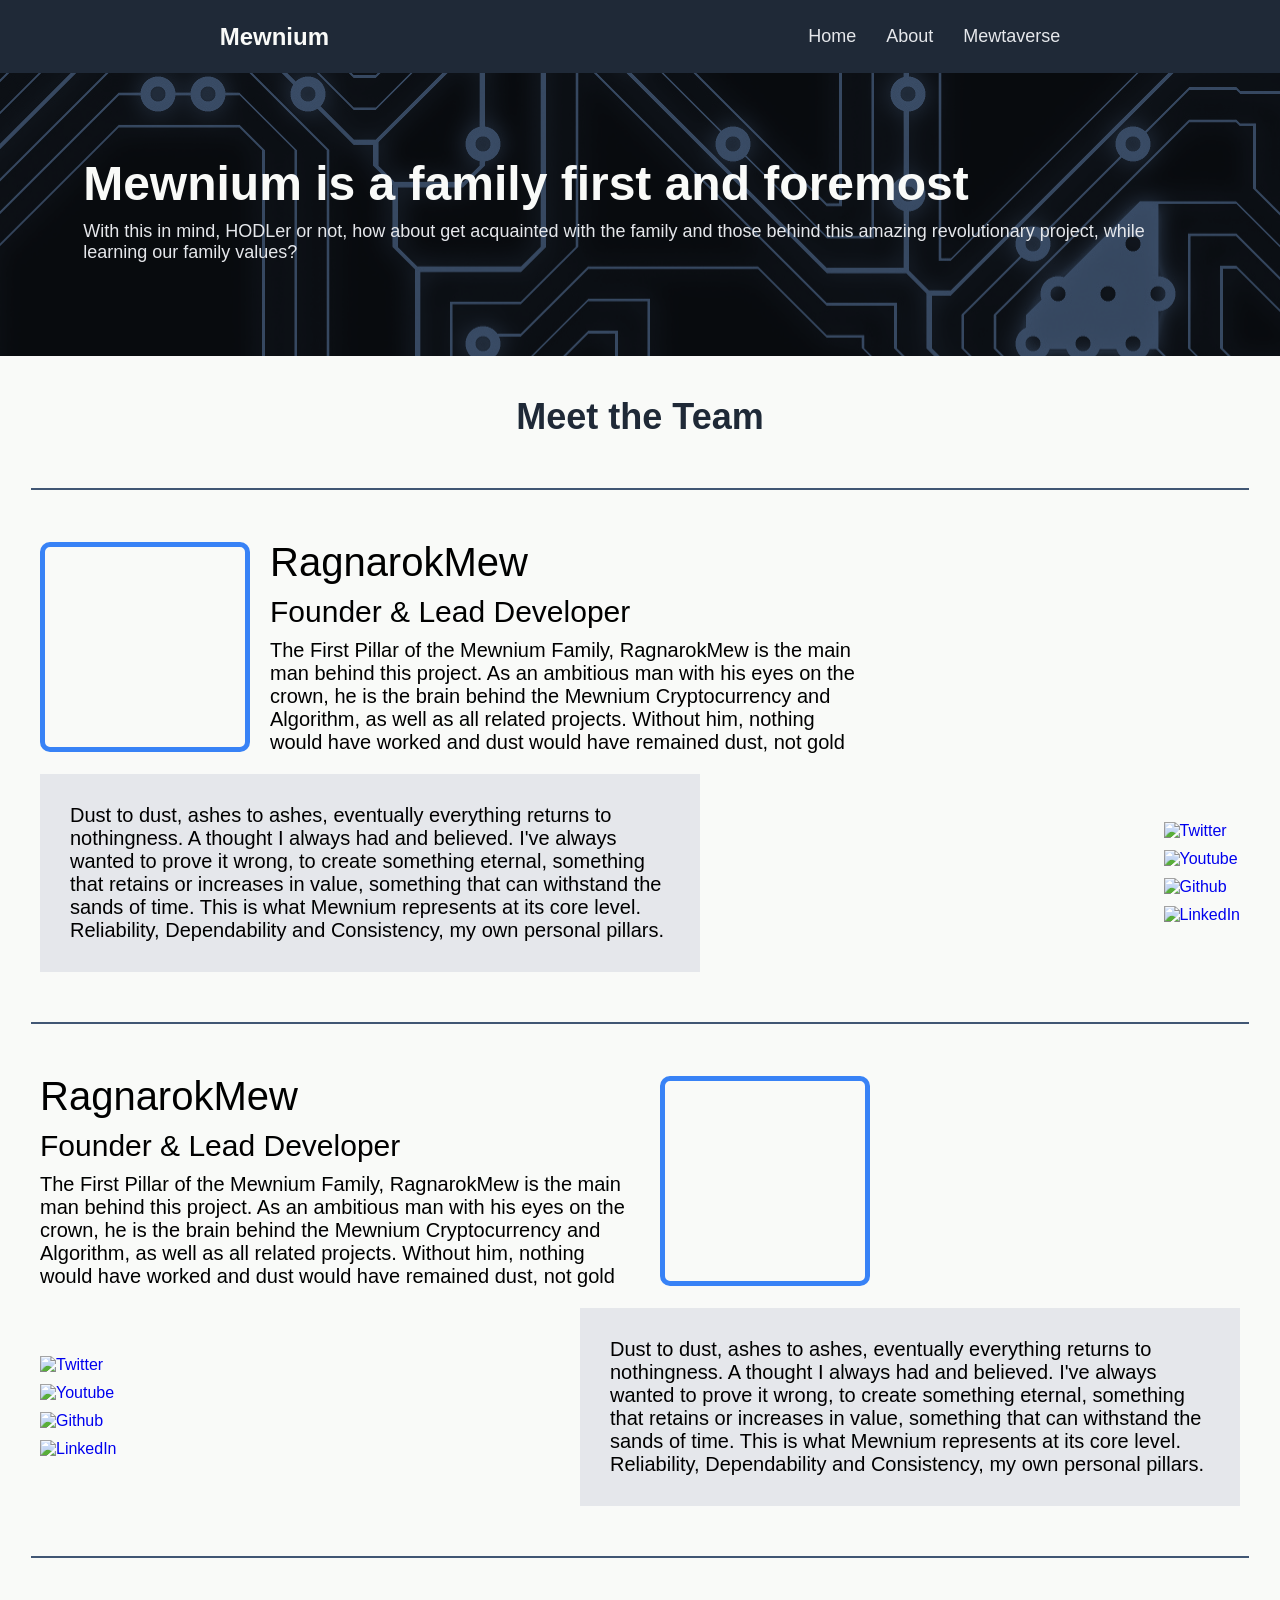
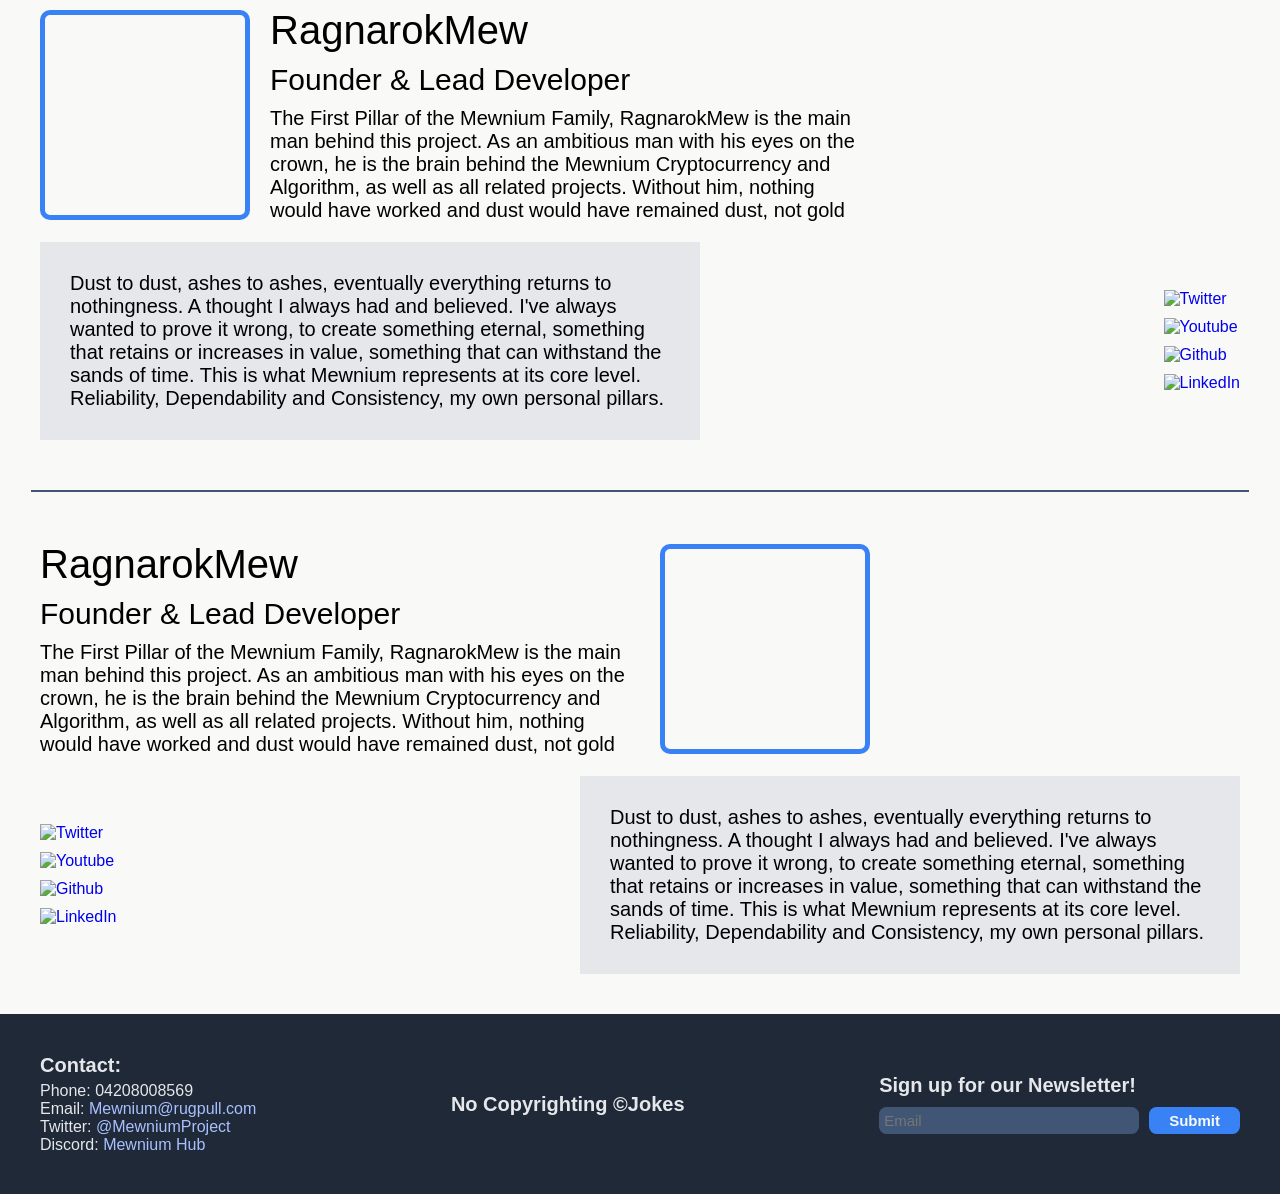
==== about.html @ 1dc360c7 "Add Team Section to About Page (completed)" ====
<!DOCTYPE html>
<html lang="en">

<head>
    <title>Mewnium Home</title>
    <link rel="stylesheet" href="stylesheet.css">
    <meta charset="UTF-8">
</head>

<body>
    <div class="header">
        <div class="text logo">Mewnium</div>
        <ul>
            <li><a href="home.html" class="secondary">Home</a></li>
            <li><a href="#" class="secondary">About</a></li>
            <li><a href="#" class="secondary">Mewtaverse</a></li>
        </ul>
    </div>

    <div class="introduction">
        <div class="scf c-container">
            <div class="header1">Mewnium is a family first and foremost</div>
            <div class="margin-bsmall secondary">With this in mind, HODLer or not, how about get acquainted with the family and those behind this amazing revolutionary project, while learning our family values?</div>
        </div>
    </div>

    <div class="bgap about">
        <div class="header2">Meet the Team</div>
        <div class="bootleghr"></div>
        <div class="left team">
            <div class="imgteam imgph"></div>
            <div class="columnc">
                <div class="bigh text">RagnarokMew</div>
                <div class="mediumh text">Founder & Lead Developer</div>
                <div class="smallh small-600 text">The First Pillar of the Mewnium Family, RagnarokMew is the main man behind this project. As an ambitious man with his eyes on the crown, he is the brain behind the Mewnium Cryptocurrency and Algorithm, as well as all related projects. Without him, nothing would have worked and dust would have remained dust, not gold</div>
            </div>
            <div class="pad30 small-600 smallh quote"> Dust to dust, ashes to ashes, eventually everything returns to nothingness. A thought I always had and believed. I've always wanted to prove it wrong, to create something eternal, something that retains or increases in value, something that can withstand the sands of time. This is what Mewnium represents at its core level. Reliability, Dependability and Consistency, my own personal pillars.</div>
            <div class="espace"></div>
            <div class="columnc">
                <a href="https://twitter.com/"><img alt="Twitter"></a>
                <a href="https://www.youtube.com/"><img alt="Youtube"></a>
                <a href="https://github.com/RagnarokMew"><img alt="Github"></a>
                <a href="https://www.linkedin.com/"><img alt="LinkedIn"></a>
            </div>
        </div>
        <div class="bootleghr"></div>
        <div class="right team">
            <div class="imgteam imgph"></div>
            <div class="columnc">
                <div class="bigh text">RagnarokMew</div>
                <div class="mediumh text">Founder & Lead Developer</div>
                <div class="smallh small-600 text">The First Pillar of the Mewnium Family, RagnarokMew is the main man behind this project. As an ambitious man with his eyes on the crown, he is the brain behind the Mewnium Cryptocurrency and Algorithm, as well as all related projects. Without him, nothing would have worked and dust would have remained dust, not gold</div>
            </div>
            <div class="pad30 small-600 smallh quote"> Dust to dust, ashes to ashes, eventually everything returns to nothingness. A thought I always had and believed. I've always wanted to prove it wrong, to create something eternal, something that retains or increases in value, something that can withstand the sands of time. This is what Mewnium represents at its core level. Reliability, Dependability and Consistency, my own personal pillars.</div>
            <div class="espace"></div>
            <div class="columnc">
                <a href="https://twitter.com/"><img alt="Twitter"></a>
                <a href="https://www.youtube.com/"><img alt="Youtube"></a>
                <a href="https://github.com/"><img alt="Github"></a>
                <a href="https://www.linkedin.com/"><img alt="LinkedIn"></a>
            </div>
        </div>
        <div class="bootleghr"></div>
        <div class="left team">
            <div class="imgteam imgph"></div>
            <div class="columnc">
                <div class="bigh text">RagnarokMew</div>
                <div class="mediumh text">Founder & Lead Developer</div>
                <div class="smallh small-600 text">The First Pillar of the Mewnium Family, RagnarokMew is the main man behind this project. As an ambitious man with his eyes on the crown, he is the brain behind the Mewnium Cryptocurrency and Algorithm, as well as all related projects. Without him, nothing would have worked and dust would have remained dust, not gold</div>
            </div>
            <div class="pad30 small-600 smallh quote"> Dust to dust, ashes to ashes, eventually everything returns to nothingness. A thought I always had and believed. I've always wanted to prove it wrong, to create something eternal, something that retains or increases in value, something that can withstand the sands of time. This is what Mewnium represents at its core level. Reliability, Dependability and Consistency, my own personal pillars.</div>
            <div class="espace"></div>
            <div class="columnc">
                <a href="https://twitter.com/"><img alt="Twitter"></a>
                <a href="https://www.youtube.com/"><img alt="Youtube"></a>
                <a href="https://github.com/"><img alt="Github"></a>
                <a href="https://www.linkedin.com/"><img alt="LinkedIn"></a>
            </div>
        </div>
        <div class="bootleghr"></div>
        <div class="right team">
            <div class="imgteam imgph"></div>
            <div class="columnc">
                <div class="bigh text">RagnarokMew</div>
                <div class="mediumh text">Founder & Lead Developer</div>
                <div class="smallh small-600 text">The First Pillar of the Mewnium Family, RagnarokMew is the main man behind this project. As an ambitious man with his eyes on the crown, he is the brain behind the Mewnium Cryptocurrency and Algorithm, as well as all related projects. Without him, nothing would have worked and dust would have remained dust, not gold</div>
            </div>
            <div class="pad30 small-600 smallh quote"> Dust to dust, ashes to ashes, eventually everything returns to nothingness. A thought I always had and believed. I've always wanted to prove it wrong, to create something eternal, something that retains or increases in value, something that can withstand the sands of time. This is what Mewnium represents at its core level. Reliability, Dependability and Consistency, my own personal pillars.</div>
            <div class="espace"></div>
            <div class="columnc">
                <a href="https://twitter.com/"><img alt="Twitter"></a>
                <a href="https://www.youtube.com/"><img alt="Youtube"></a>
                <a href="https://github.com/"><img alt="Github"></a>
                <a href="https://www.linkedin.com/"><img alt="LinkedIn"></a>
            </div>
        </div>
    </div>

    <div class="footer">
        <div class="contact">
            <div class="text padb5"><b>Contact:</b></div>
            <div class="text">Phone: 04208008569</div>
            <div class="text">Email: <a href="#" target="_blank">Mewnium@rugpull.com</a></div>
            <div class="text">Twitter: <a href="#" target="_blank">@MewniumProject</a></div>
            <div class="text">Discord: <a href="#" target="_blank">Mewnium Hub</a></div>
        </div>
        <div><b>No Copyrighting ©Jokes</b></div>
        <div class="newsletter">
            <div class="text"><b>Sign up for our Newsletter!</b></div>
            <form>
                <input type="email" placeholder="Email">
                <input type="submit">
            </form>
        </div>
    </div>
</body>

</html>
---- stylesheet.css ----
body
{
    padding: 0;
    margin:0;
    font-family: Roboto, Ubuntu, Cantarell, sans-serif;
    display: flex;
    flex-direction: column;
    min-height: 100vh;
    min-width: 100vw;
    overflow-x: hidden;
}

ul
{
    list-style: none;
    display: flex;
    gap:30px;
    flex-wrap: wrap;
}

a
{
    text-decoration: none;
}

.secondary
{
    font-size: 18px;
    color: #e5e7eb;
}

.secondary-alt
{
    font-size: 15px;
    color: #636C78;
    text-align: center;
}

.header
{
    display: flex;
    justify-content: space-between;
    padding: 10px 0px;
}

.logo
{
    font-size: 24px;
    color: #f9faf8;
    font-weight: bold;
}

.header
{
    display: flex;
    background-color: #1f2937;
    justify-content: space-around;
    align-items: center;
    flex-grow: 1;
    overflow-wrap: break-word;
}

.introduction
{
    background-color: #1f2937;
    padding: 6.5vw;
    flex-grow: 1;
    background: url(Images/circuit-board.png) repeat-x;
    display: flex;
    justify-content: space-between;
    align-items: center;
    flex-wrap: wrap;
}

.small-300
{
    max-width: 300px;
}

.small-400
{
    max-width: 400px;
}

.small-500
{
    max-width: 500px;
}

.small-600
{
    max-width: 600px;
}

.margin-bsmall
{
    margin-bottom: 10px;
}

.header1
{
    font-size: 48px;
    font-weight: bolder;
    color: #f9faf8;
}

.header2
{
    font-size: 36px;
    font-weight: bolder;
    color: #1f2937;
}

button
{
    border-radius: 7.5px;
    background-color: #3882f6;
    border: 0;
    padding:5px 20px;
    font-weight: 600;
}

.about
{
    background-color: #f9faf8;
    display: flex;
    flex-direction: column;
    align-items: center;
    justify-content: center;
    padding: 40px;
    gap:30px;
    flex-grow: 1;
}

.information
{
    display: flex;
    gap: 20px;
    flex-wrap: wrap;
    justify-content: center;
}

.c-container
{
    display: flex;
    flex-flow: column wrap;
    justify-content: center;
    align-items: center;
    gap:10px;
}

.imgph
{
    width: 100px;
    height: 100px;
    border: 5px solid #3882f6;
    border-radius: 10px;
}

.quoteholder
{
    display: flex;
    flex-flow: row wrap;
    background-color: #e5e7eb;
    padding: 30px;
    justify-content: space-evenly;
    align-items: center;
    gap: 20px;

    flex-grow: 1;
}

.quote
{
    display: flex;
    flex-flow: column wrap;
    background-color: #e5e7eb;
}

.author
{
    font-weight: 600;
    align-self: flex-end;
}

.quote .text
{
    font-style: italic;
    font-weight: 300;
}

.whitet
{
    color: #f9faf8;
}

.ending
{
    padding: 5vw;
}

.cat
{
    background-color: #3882f6;
    color:#f9faf8;
    display: flex;
    justify-content: center;
    align-items: center;
    padding: 50px;
    gap: 50px;
    border-radius: 9px;
}

.cat .header1
{
    font-weight: 600;
    font-size: 24px;
}

.cat .text
{
    font-size: 18px;
    font-weight: 300;
}

.ending button
{
    border-radius: 7.5px;
    color: white;
    border: 2px solid #f9faf8;
    font-size: 16px;
}

button:hover
{
    background-color: #1469f3;
}

button:active
{
    background-color: #0053d8;
}

.footer
{
    background-color: #1f2937;
    color: #e5e7eb;
    display: flex;
    justify-content: space-between;
    align-items: center;
    padding: 40px;
    flex-wrap: wrap;
    gap: 30px;
}

.footer .text
{
    font-weight: 300;
}

.contact a
{
    color: #a9c0ff
}

.padb5
{
    padding-bottom: 5px;
}

b
{
    font-weight: 900;
    font-size: 20px;
}

form
{
    margin-top:10px;
}

form
{
    display: flex;
    flex-wrap: wrap;
    gap: 10px;
}

input[type=email]
{
    border: 0;
    border-radius: 7.5px;
    background-color: #415674;
    padding: 5px;
    color:#f9faf8;
    font-size: 15px;
    width: 250px;
}

input[type=submit]
{
    border-radius: 7.5px;
    background-color: #3882f6;
    border: 0;
    padding:5px 20px;
    font-weight: 600;
    color: #f9faf8;
    font-size: 15px;
}

input[type=submit]:hover
{
    background-color: #1469f3;
}

input[type=submit]:active
{
    background-color: #0053d8;
}

.scf
{
    justify-content: center;
    align-items: flex-start;
}

.imgteam
{
    min-width: 200px;
    min-height: 200px;
}

.bigh
{
    font-size: 40px;
}

.mediumh
{
    font-size: 30px;
}

.smallh
{
    font-size: 20px;
}

.columnc
{
    display: flex;
    flex-flow: column wrap;
    gap: 10px;
    flex-shrink: 1;
}

.team
{
    display: flex;
    gap: 20px;
    flex-wrap: wrap;
    width: 100%;
    align-items: center;
}
.left
{
    flex-direction: row;
    justify-content: flex-start;
}
.right
{
    flex-direction: row-reverse;
    justify-content: flex-end;
}
.espace
{
    flex: 1;
}
.bgap
{
    gap:50px;
}
.bootleghr
{
    border: 1px solid #415674;
    width: 95vw;
}
.pad30
{
    padding: 30px;
}
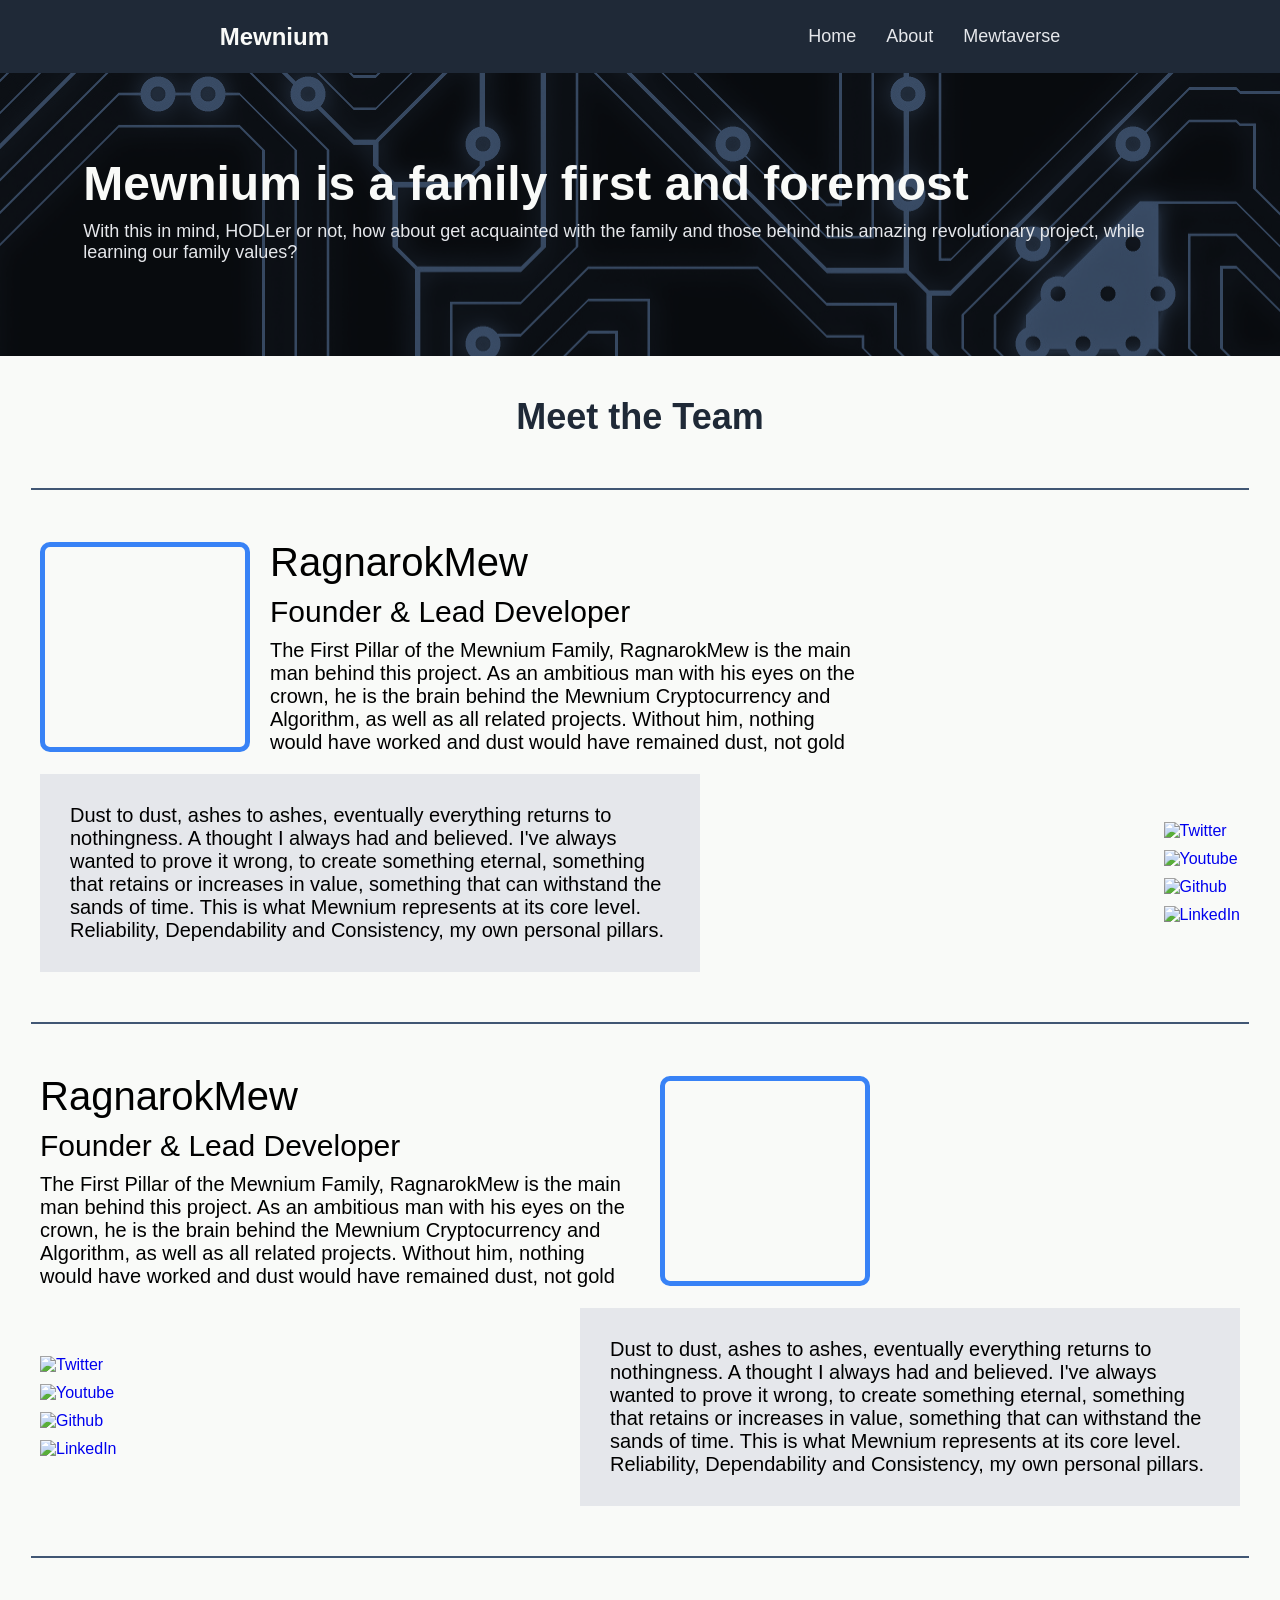
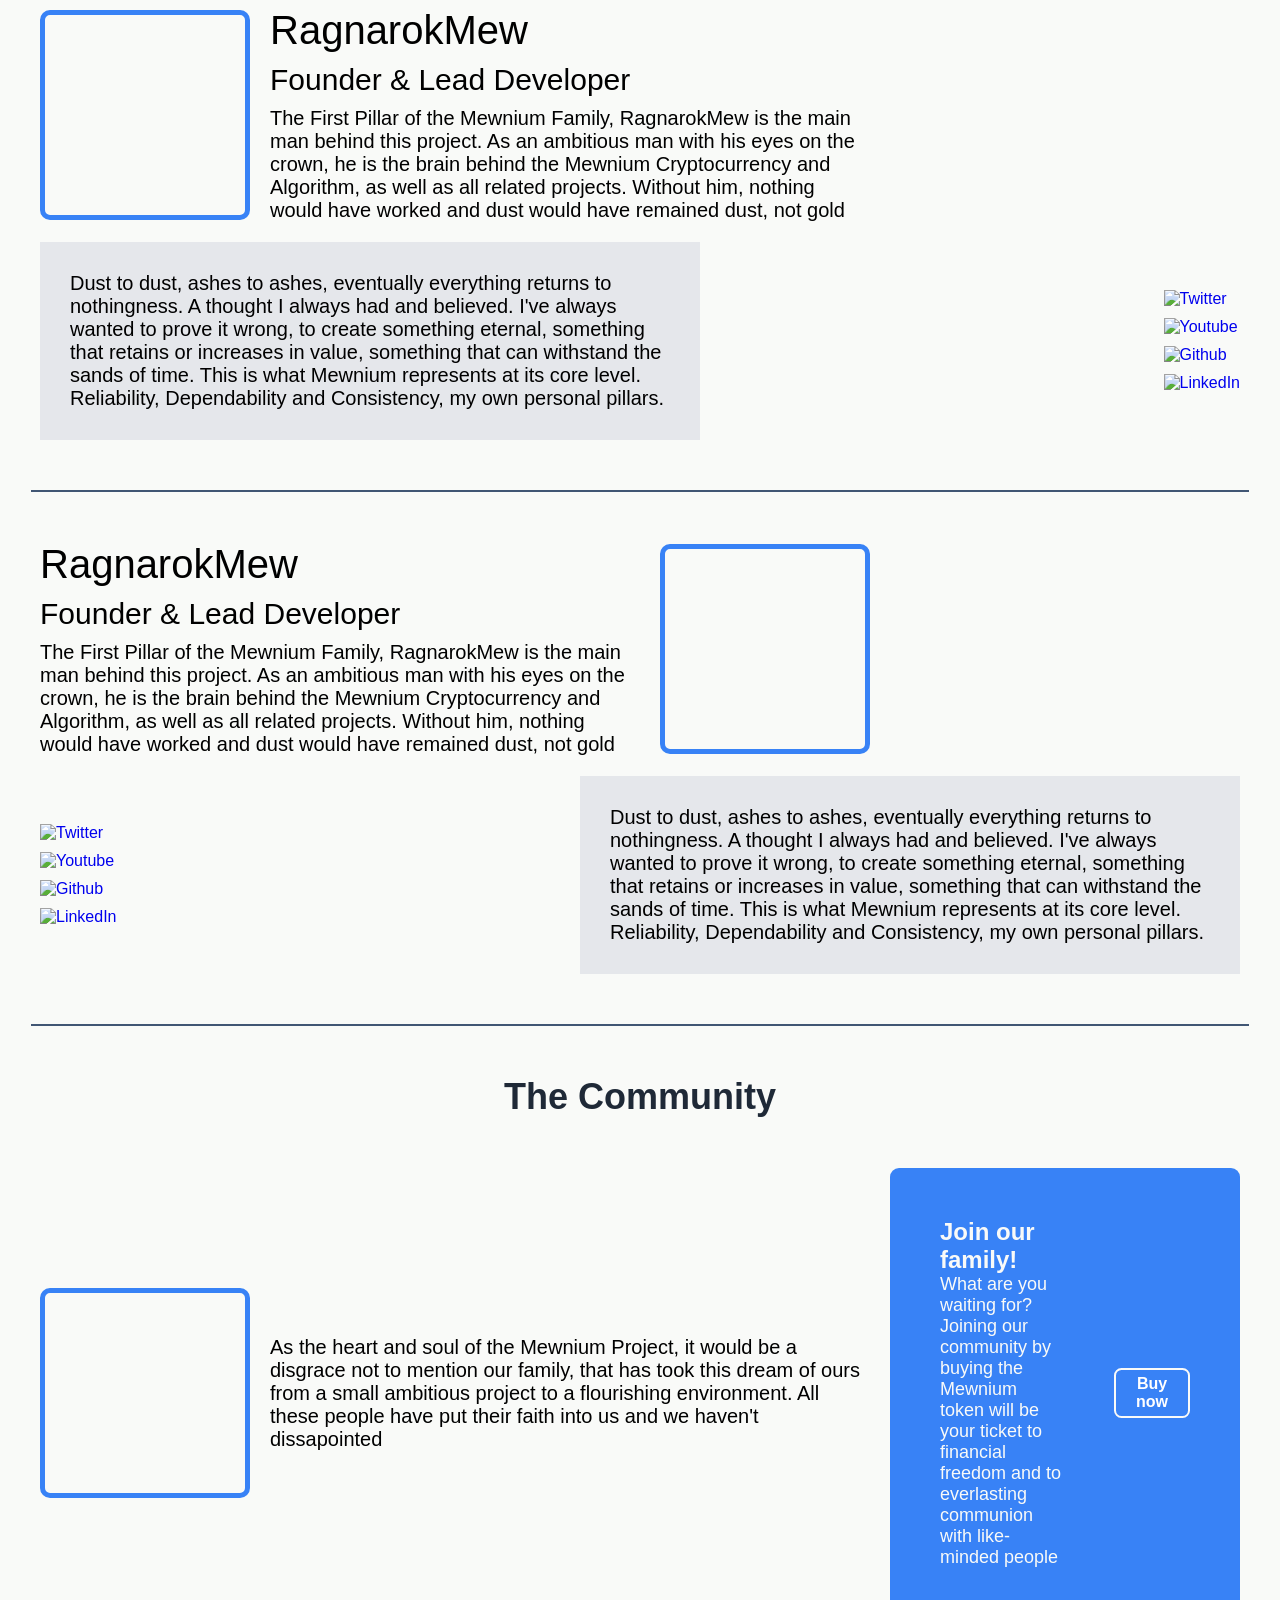
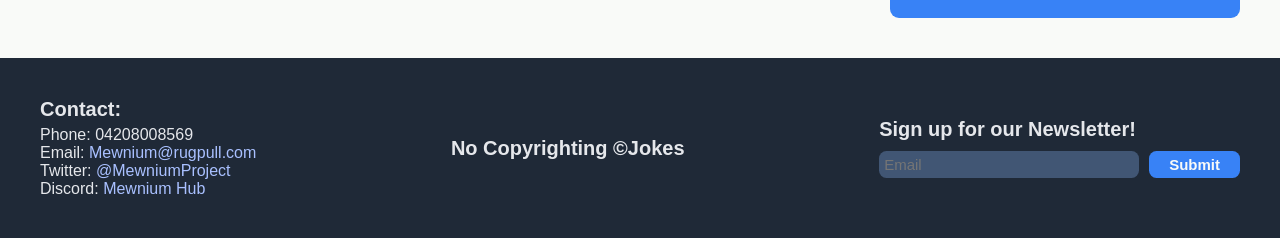
==== commit 699f4e75: "Add Community section to Team section" ====
--- a/about.html
+++ b/about.html
@@ -94,6 +94,19 @@
                 <a href="https://www.linkedin.com/"><img alt="LinkedIn"></a>
             </div>
         </div>
+        <div class="bootleghr"></div>
+        <div class="header2">The Community</div>
+        <div class="team">
+            <div class="imgteam imgph"></div>
+            <div class="smallh small-600 text">As the heart and soul of the Mewnium Project, it would be a disgrace not to mention our family, that has took this dream of ours from a small ambitious project to a flourishing environment. All these people have put their faith into us and we haven't dissapointed</div>
+            <div class="espace cat">
+                <div class="container">
+                    <div class="header1">Join our family!</div>
+                    <div class="text">What are you waiting for? Joining our community by buying the Mewnium token will be your ticket to financial freedom and to everlasting communion with like-minded people</div>
+                </div>
+                <button class="bst">Buy now</button>
+            </div>
+        </div>
     </div>
 
     <div class="footer">
--- a/stylesheet.css
+++ b/stylesheet.css
@@ -224,6 +224,14 @@
 }
 
 .ending button
+{
+    border-radius: 7.5px;
+    color: white;
+    border: 2px solid #f9faf8;
+    font-size: 16px;
+}
+
+.bst
 {
     border-radius: 7.5px;
     color: white;
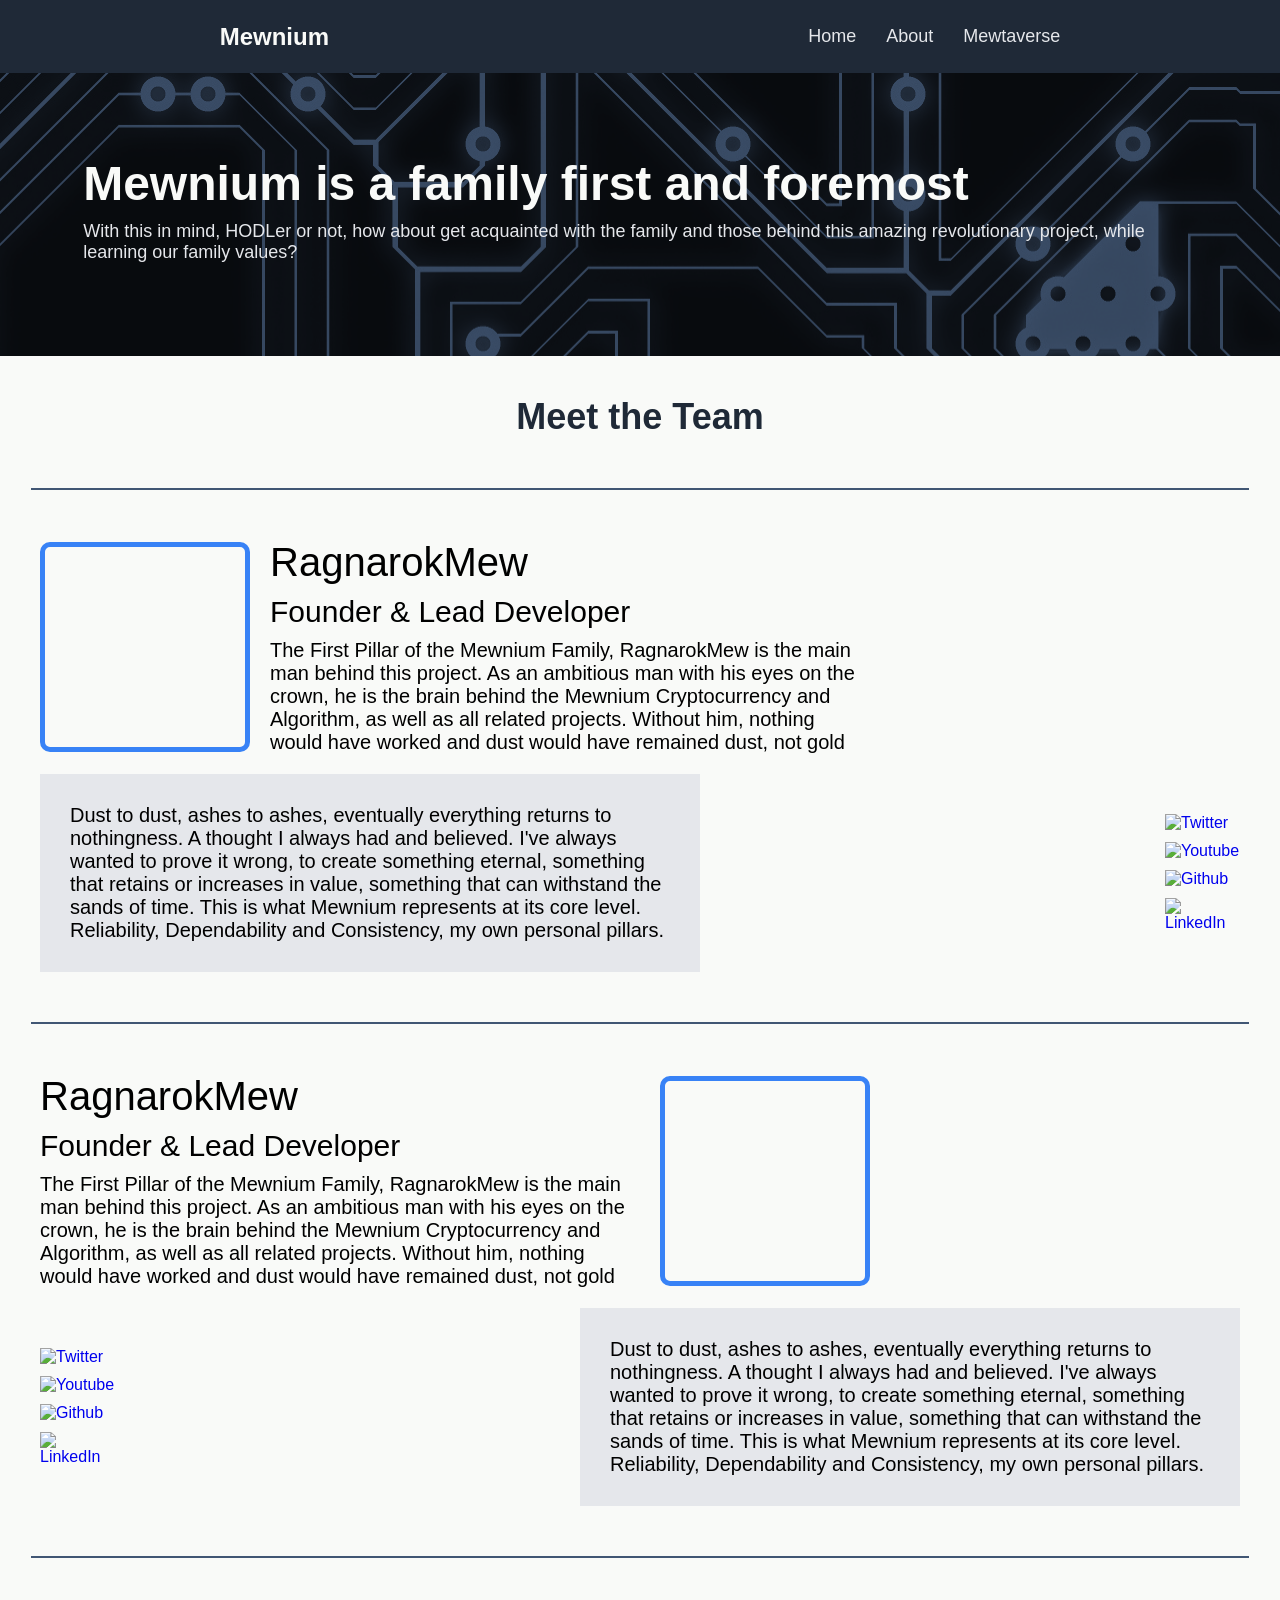
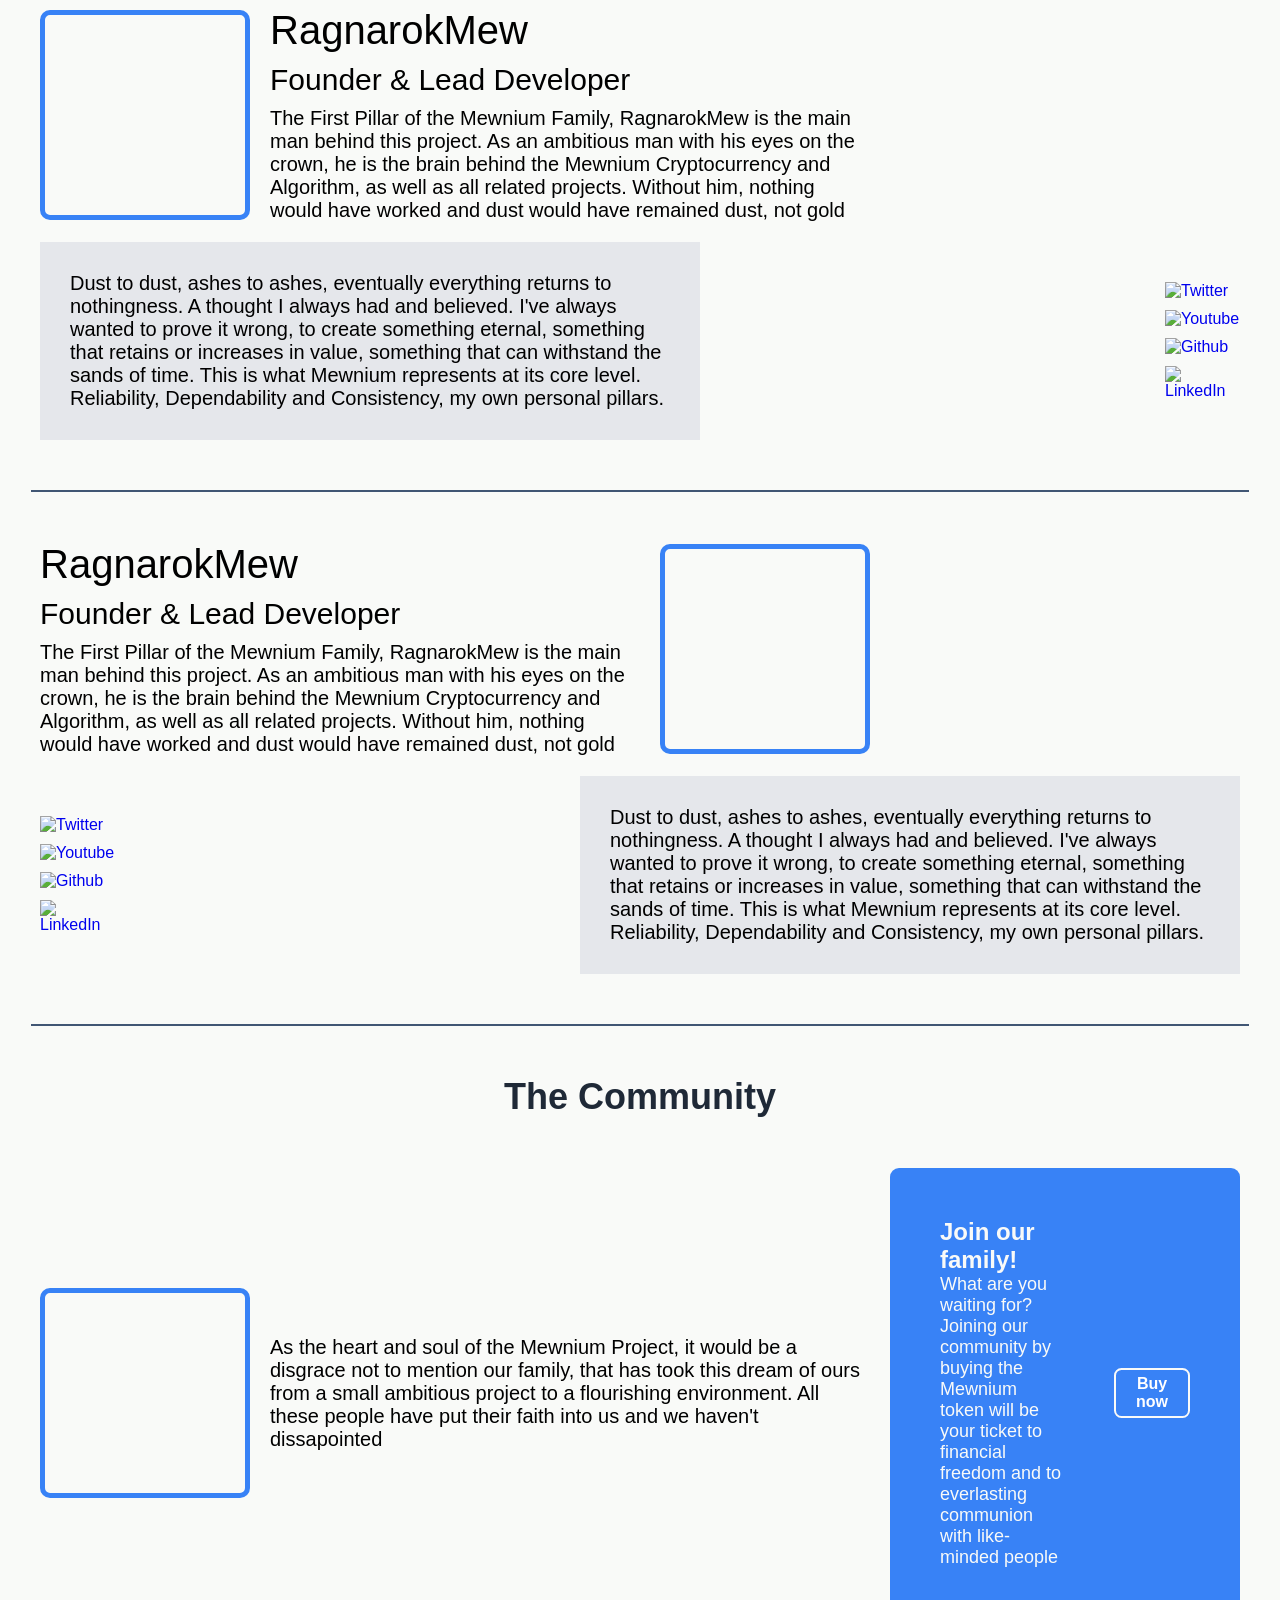
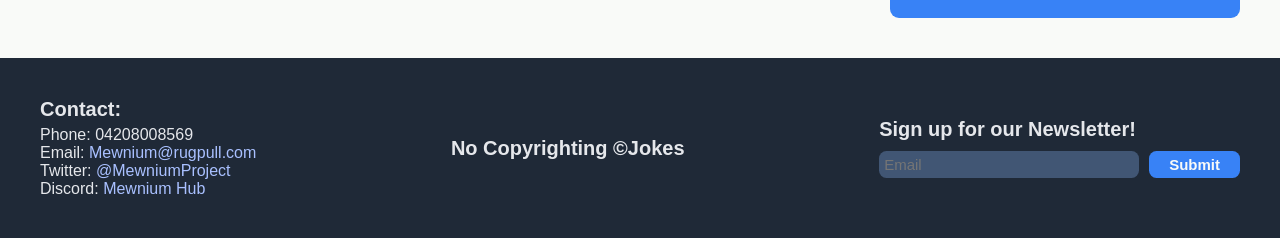
==== commit dda13a20: "Add images for links in About Team section" ====
--- a/about.html
+++ b/about.html
@@ -37,10 +37,10 @@
             <div class="pad30 small-600 smallh quote"> Dust to dust, ashes to ashes, eventually everything returns to nothingness. A thought I always had and believed. I've always wanted to prove it wrong, to create something eternal, something that retains or increases in value, something that can withstand the sands of time. This is what Mewnium represents at its core level. Reliability, Dependability and Consistency, my own personal pillars.</div>
             <div class="espace"></div>
             <div class="columnc">
-                <a href="https://twitter.com/"><img alt="Twitter"></a>
-                <a href="https://www.youtube.com/"><img alt="Youtube"></a>
-                <a href="https://github.com/RagnarokMew"><img alt="Github"></a>
-                <a href="https://www.linkedin.com/"><img alt="LinkedIn"></a>
+                <a href="https://twitter.com/"><img alt="Twitter" src="Images/Twitter.png"></a>
+                <a href="https://www.youtube.com/"><img alt="Youtube" src="Images/Youtube.png"></a>
+                <a href="https://github.com/RagnarokMew"><img alt="Github" src="Images/GitHub.png"></a>
+                <a href="https://www.linkedin.com/"><img alt="LinkedIn" src="Images/Linkedin.png"></a>
             </div>
         </div>
         <div class="bootleghr"></div>
@@ -54,10 +54,10 @@
             <div class="pad30 small-600 smallh quote"> Dust to dust, ashes to ashes, eventually everything returns to nothingness. A thought I always had and believed. I've always wanted to prove it wrong, to create something eternal, something that retains or increases in value, something that can withstand the sands of time. This is what Mewnium represents at its core level. Reliability, Dependability and Consistency, my own personal pillars.</div>
             <div class="espace"></div>
             <div class="columnc">
-                <a href="https://twitter.com/"><img alt="Twitter"></a>
-                <a href="https://www.youtube.com/"><img alt="Youtube"></a>
-                <a href="https://github.com/"><img alt="Github"></a>
-                <a href="https://www.linkedin.com/"><img alt="LinkedIn"></a>
+                <a href="https://twitter.com/"><img alt="Twitter" src="Images/Twitter.png"></a>
+                <a href="https://www.youtube.com/"><img alt="Youtube" src="Images/Youtube.png"></a>
+                <a href="https://github.com/"><img alt="Github" src="Images/GitHub.png"></a>
+                <a href="https://www.linkedin.com/"><img alt="LinkedIn" src="Images/Linkedin.png"></a>
             </div>
         </div>
         <div class="bootleghr"></div>
@@ -71,10 +71,10 @@
             <div class="pad30 small-600 smallh quote"> Dust to dust, ashes to ashes, eventually everything returns to nothingness. A thought I always had and believed. I've always wanted to prove it wrong, to create something eternal, something that retains or increases in value, something that can withstand the sands of time. This is what Mewnium represents at its core level. Reliability, Dependability and Consistency, my own personal pillars.</div>
             <div class="espace"></div>
             <div class="columnc">
-                <a href="https://twitter.com/"><img alt="Twitter"></a>
-                <a href="https://www.youtube.com/"><img alt="Youtube"></a>
-                <a href="https://github.com/"><img alt="Github"></a>
-                <a href="https://www.linkedin.com/"><img alt="LinkedIn"></a>
+                <a href="https://twitter.com/"><img alt="Twitter" src="Images/Twitter.png"></a>
+                <a href="https://www.youtube.com/"><img alt="Youtube" src="Images/Youtube.png"></a>
+                <a href="https://github.com/"><img alt="Github" src="Images/GitHub.png"></a>
+                <a href="https://www.linkedin.com/"><img alt="LinkedIn" src="Images/Linkedin.png"></a>
             </div>
         </div>
         <div class="bootleghr"></div>
@@ -88,10 +88,10 @@
             <div class="pad30 small-600 smallh quote"> Dust to dust, ashes to ashes, eventually everything returns to nothingness. A thought I always had and believed. I've always wanted to prove it wrong, to create something eternal, something that retains or increases in value, something that can withstand the sands of time. This is what Mewnium represents at its core level. Reliability, Dependability and Consistency, my own personal pillars.</div>
             <div class="espace"></div>
             <div class="columnc">
-                <a href="https://twitter.com/"><img alt="Twitter"></a>
-                <a href="https://www.youtube.com/"><img alt="Youtube"></a>
-                <a href="https://github.com/"><img alt="Github"></a>
-                <a href="https://www.linkedin.com/"><img alt="LinkedIn"></a>
+                <a href="https://twitter.com/"><img alt="Twitter" src="Images/Twitter.png"></a>
+                <a href="https://www.youtube.com/"><img alt="Youtube" src="Images/Youtube.png"></a>
+                <a href="https://github.com/"><img alt="Github" src="Images/GitHub.png"></a>
+                <a href="https://www.linkedin.com/"><img alt="LinkedIn" src="Images/Linkedin.png"></a>
             </div>
         </div>
         <div class="bootleghr"></div>
--- a/stylesheet.css
+++ b/stylesheet.css
@@ -369,30 +369,42 @@
     width: 100%;
     align-items: center;
 }
+
 .left
 {
     flex-direction: row;
     justify-content: flex-start;
 }
+
 .right
 {
     flex-direction: row-reverse;
     justify-content: flex-end;
 }
+
 .espace
 {
     flex: 1;
 }
+
 .bgap
 {
     gap:50px;
 }
+
 .bootleghr
 {
     border: 1px solid #415674;
     width: 95vw;
 }
+
 .pad30
 {
     padding: 30px;
+}
+
+a img
+{
+    max-width: 75px;
+    max-height: 75px;
 }
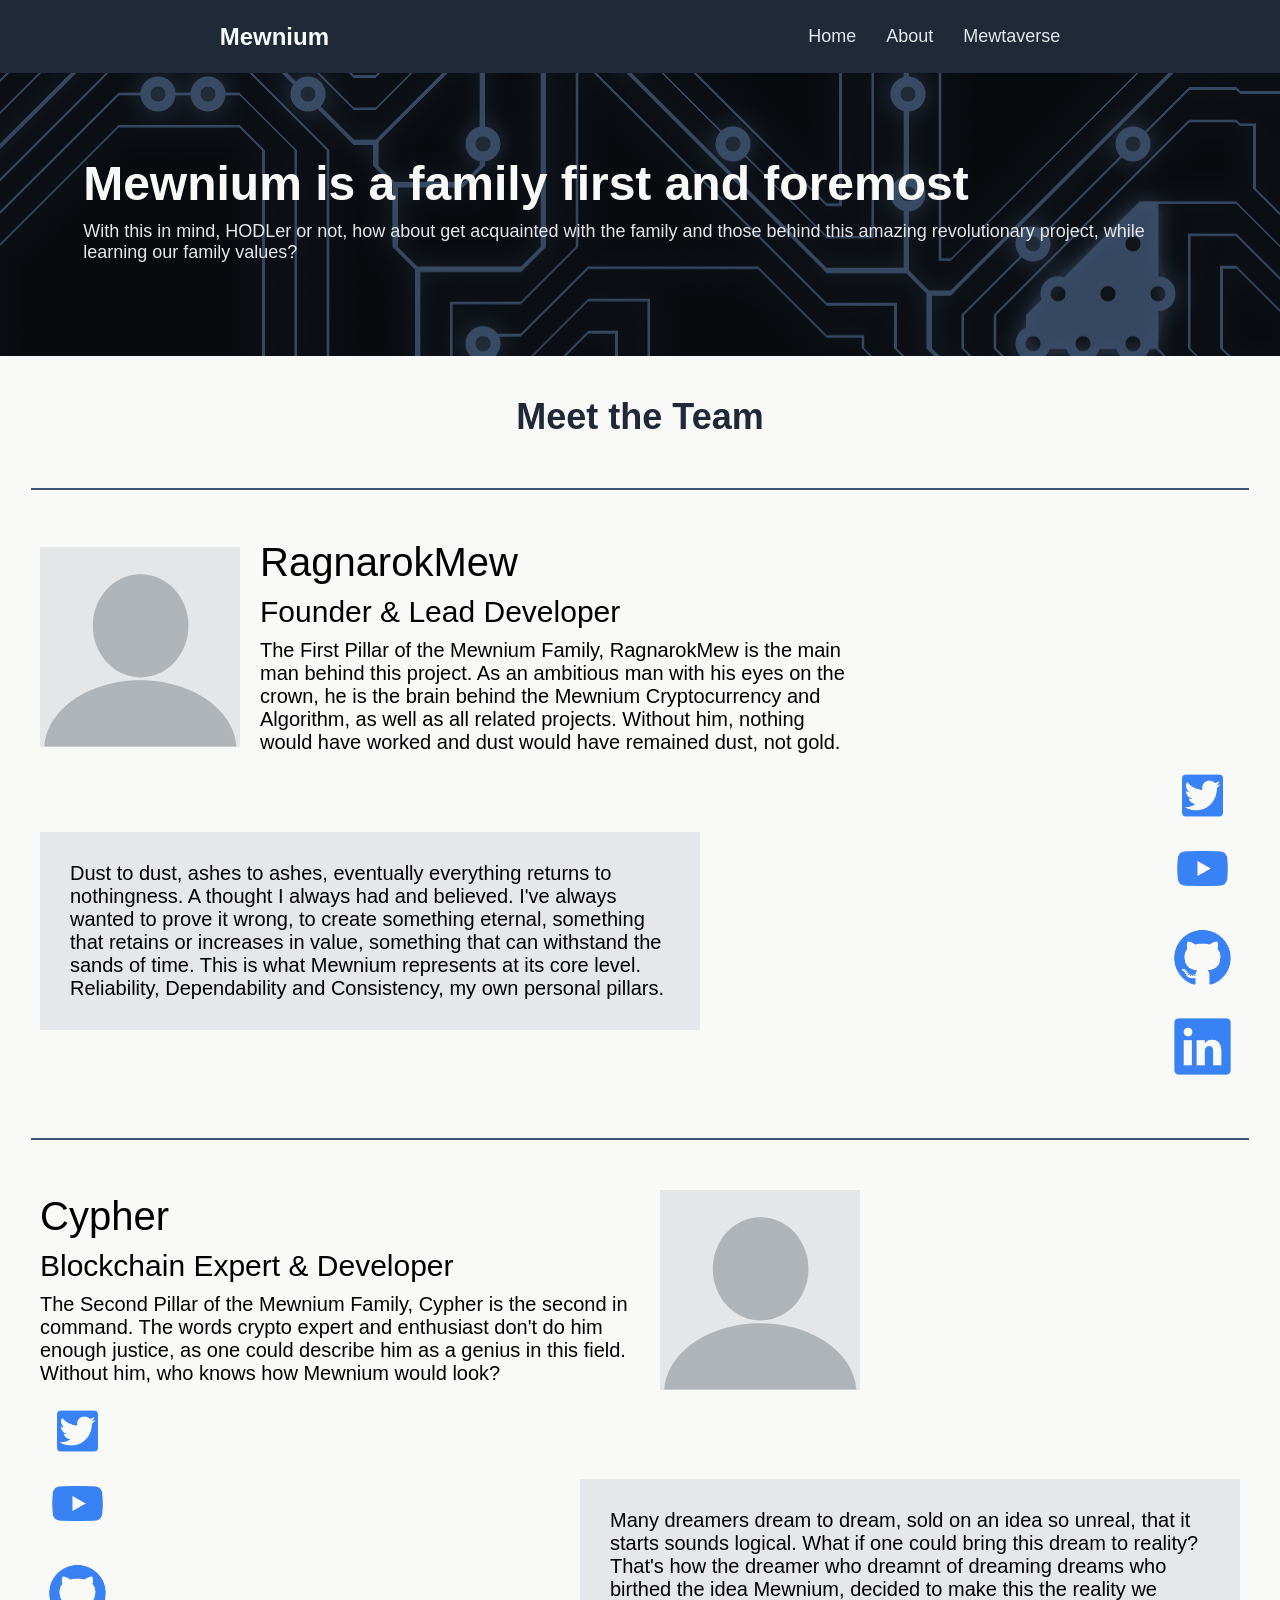
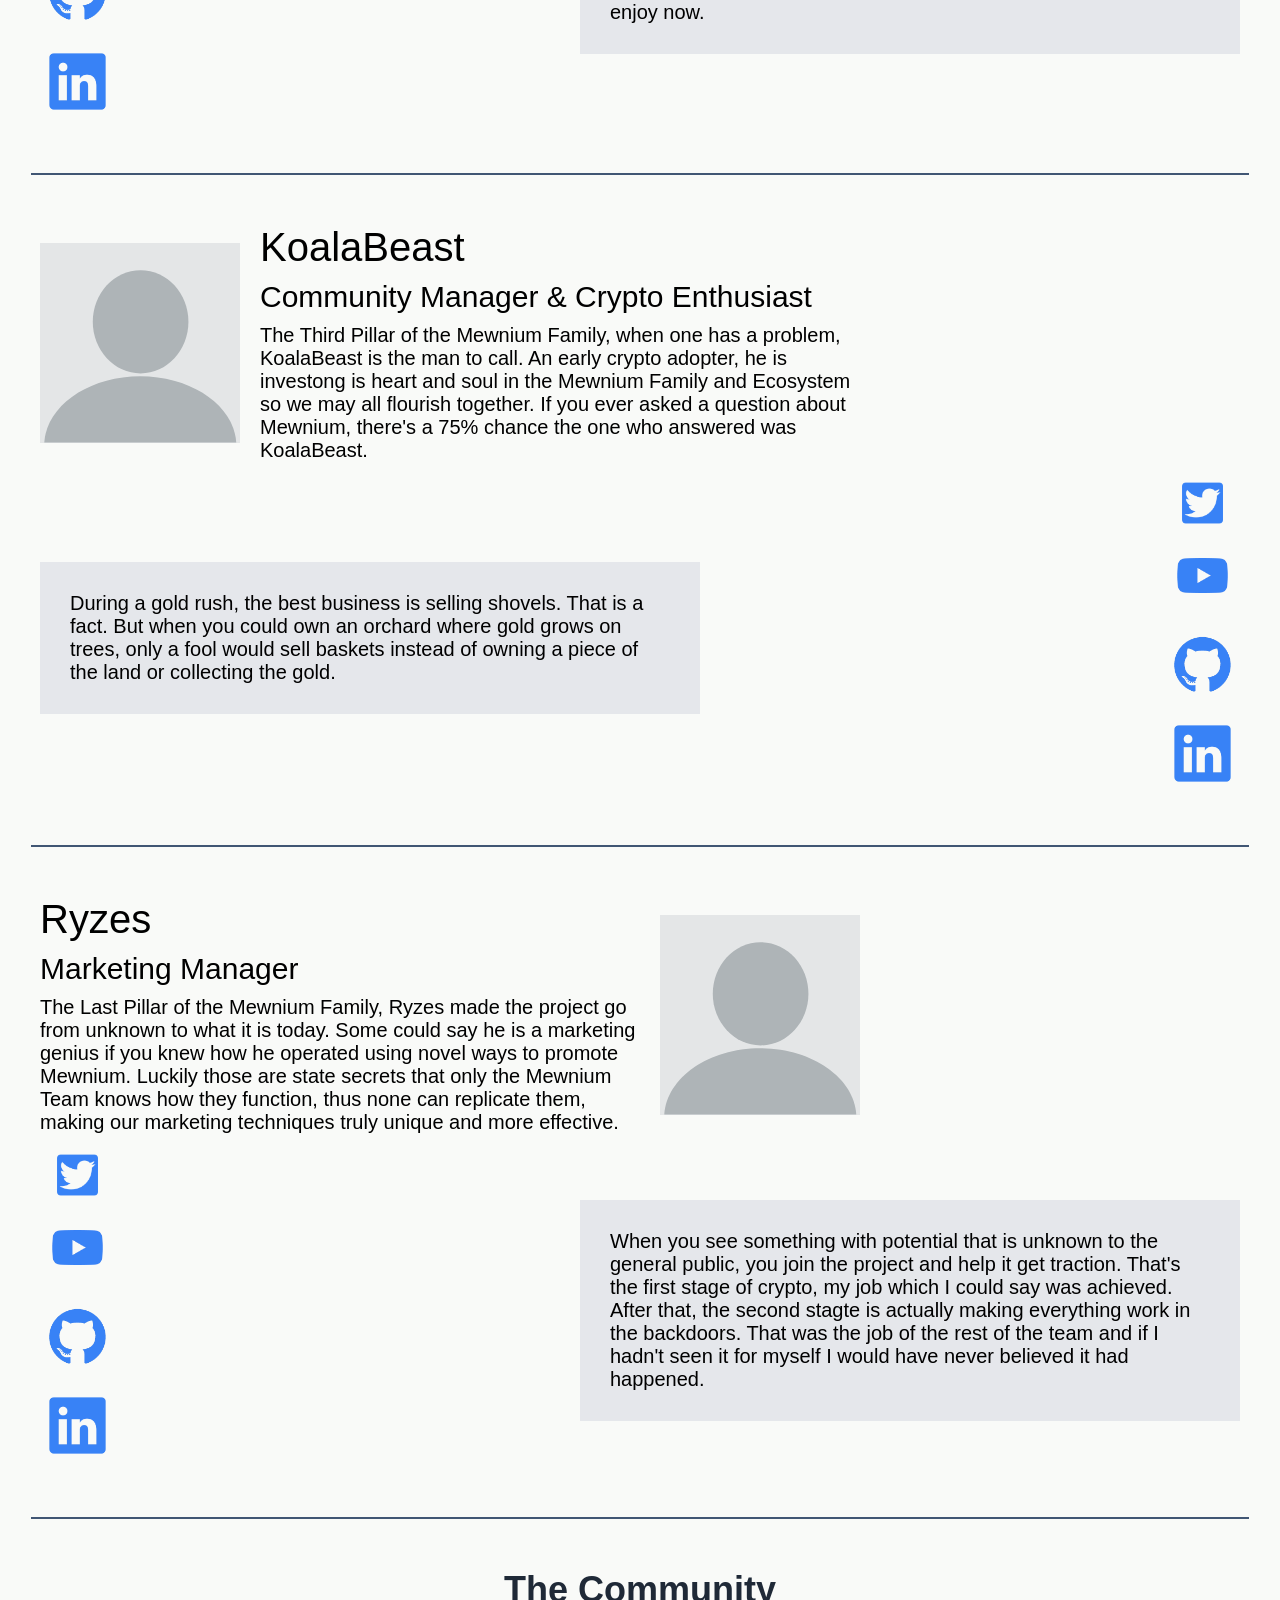
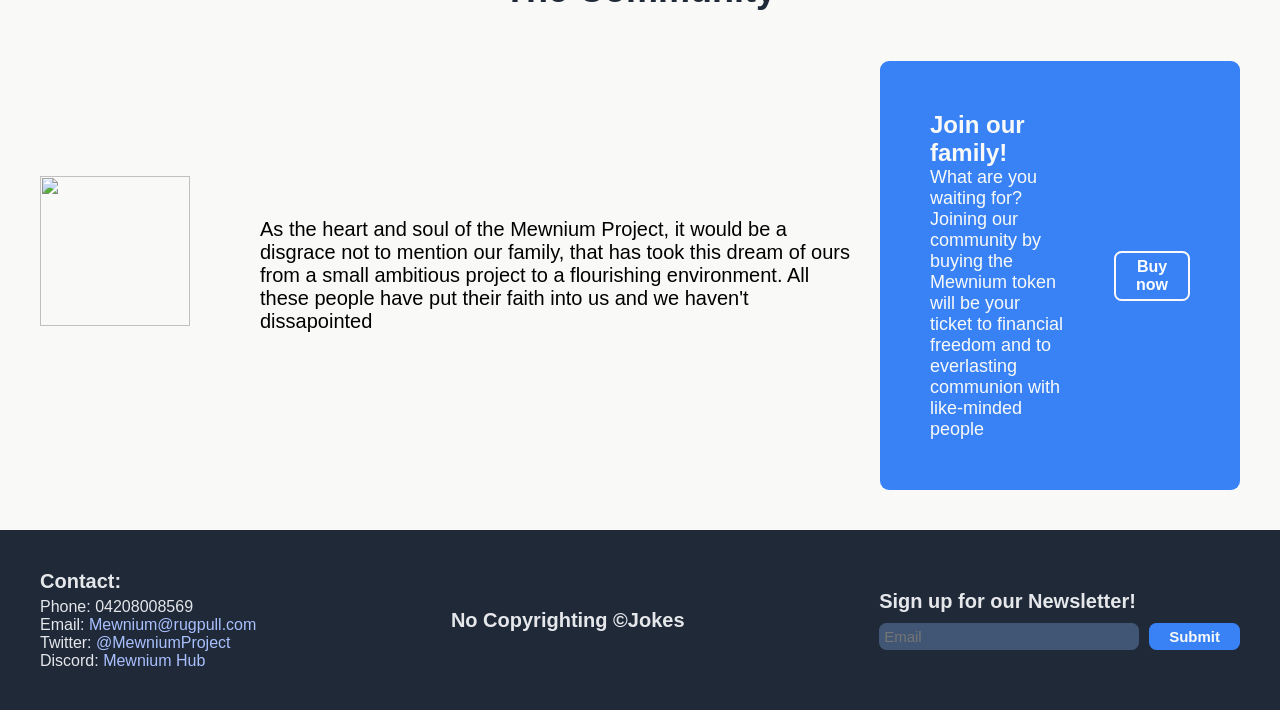
==== commit 0074c6ee: "Finalise About Page by removing dummy text" ====
--- a/about.html
+++ b/about.html
@@ -28,13 +28,13 @@
         <div class="header2">Meet the Team</div>
         <div class="bootleghr"></div>
         <div class="left team">
-            <div class="imgteam imgph"></div>
+            <img src="Images/anon.svg" class="imgteam imgph">
             <div class="columnc">
                 <div class="bigh text">RagnarokMew</div>
                 <div class="mediumh text">Founder & Lead Developer</div>
-                <div class="smallh small-600 text">The First Pillar of the Mewnium Family, RagnarokMew is the main man behind this project. As an ambitious man with his eyes on the crown, he is the brain behind the Mewnium Cryptocurrency and Algorithm, as well as all related projects. Without him, nothing would have worked and dust would have remained dust, not gold</div>
+                <div class="smallh small-600 text">The First Pillar of the Mewnium Family, RagnarokMew is the main man behind this project. As an ambitious man with his eyes on the crown, he is the brain behind the Mewnium Cryptocurrency and Algorithm, as well as all related projects. Without him, nothing would have worked and dust would have remained dust, not gold.</div>
             </div>
-            <div class="pad30 small-600 smallh quote"> Dust to dust, ashes to ashes, eventually everything returns to nothingness. A thought I always had and believed. I've always wanted to prove it wrong, to create something eternal, something that retains or increases in value, something that can withstand the sands of time. This is what Mewnium represents at its core level. Reliability, Dependability and Consistency, my own personal pillars.</div>
+            <div class="pad30 small-600 smallh quote">Dust to dust, ashes to ashes, eventually everything returns to nothingness. A thought I always had and believed. I've always wanted to prove it wrong, to create something eternal, something that retains or increases in value, something that can withstand the sands of time. This is what Mewnium represents at its core level. Reliability, Dependability and Consistency, my own personal pillars.</div>
             <div class="espace"></div>
             <div class="columnc">
                 <a href="https://twitter.com/"><img alt="Twitter" src="Images/Twitter.png"></a>
@@ -45,13 +45,13 @@
         </div>
         <div class="bootleghr"></div>
         <div class="right team">
-            <div class="imgteam imgph"></div>
+            <img src="Images/anon.svg" class="imgteam imgph">
             <div class="columnc">
-                <div class="bigh text">RagnarokMew</div>
-                <div class="mediumh text">Founder & Lead Developer</div>
-                <div class="smallh small-600 text">The First Pillar of the Mewnium Family, RagnarokMew is the main man behind this project. As an ambitious man with his eyes on the crown, he is the brain behind the Mewnium Cryptocurrency and Algorithm, as well as all related projects. Without him, nothing would have worked and dust would have remained dust, not gold</div>
+                <div class="bigh text">Cypher</div>
+                <div class="mediumh text">Blockchain Expert & Developer</div>
+                <div class="smallh small-600 text">The Second Pillar of the Mewnium Family, Cypher is the second in command. The words crypto expert and enthusiast don't do him enough justice, as one could describe him as a genius in this field. Without him, who knows how Mewnium would look?</div>
             </div>
-            <div class="pad30 small-600 smallh quote"> Dust to dust, ashes to ashes, eventually everything returns to nothingness. A thought I always had and believed. I've always wanted to prove it wrong, to create something eternal, something that retains or increases in value, something that can withstand the sands of time. This is what Mewnium represents at its core level. Reliability, Dependability and Consistency, my own personal pillars.</div>
+            <div class="pad30 small-600 smallh quote">Many dreamers dream to dream, sold on an idea so unreal, that it starts sounds logical. What if one could bring this dream to reality? That's how the dreamer who dreamnt of dreaming dreams who birthed the idea Mewnium, decided to make this the reality we enjoy now.</div>
             <div class="espace"></div>
             <div class="columnc">
                 <a href="https://twitter.com/"><img alt="Twitter" src="Images/Twitter.png"></a>
@@ -62,13 +62,13 @@
         </div>
         <div class="bootleghr"></div>
         <div class="left team">
-            <div class="imgteam imgph"></div>
+            <img src="Images/anon.svg" class="imgteam imgph">
             <div class="columnc">
-                <div class="bigh text">RagnarokMew</div>
-                <div class="mediumh text">Founder & Lead Developer</div>
-                <div class="smallh small-600 text">The First Pillar of the Mewnium Family, RagnarokMew is the main man behind this project. As an ambitious man with his eyes on the crown, he is the brain behind the Mewnium Cryptocurrency and Algorithm, as well as all related projects. Without him, nothing would have worked and dust would have remained dust, not gold</div>
+                <div class="bigh text">KoalaBeast</div>
+                <div class="mediumh text">Community Manager & Crypto Enthusiast</div>
+                <div class="smallh small-600 text">The Third Pillar of the Mewnium Family, when one has a problem, KoalaBeast is the man to call. An early crypto adopter, he is investong is heart and soul in the Mewnium Family and Ecosystem so we may all flourish together. If you ever asked a question about Mewnium, there's a 75% chance the one who answered was KoalaBeast.</div>
             </div>
-            <div class="pad30 small-600 smallh quote"> Dust to dust, ashes to ashes, eventually everything returns to nothingness. A thought I always had and believed. I've always wanted to prove it wrong, to create something eternal, something that retains or increases in value, something that can withstand the sands of time. This is what Mewnium represents at its core level. Reliability, Dependability and Consistency, my own personal pillars.</div>
+            <div class="pad30 small-600 smallh quote">During a gold rush, the best business is selling shovels. That is a fact. But when you could own an orchard where gold grows on trees, only a fool would sell baskets instead of owning a piece of the land or collecting the gold.</div>
             <div class="espace"></div>
             <div class="columnc">
                 <a href="https://twitter.com/"><img alt="Twitter" src="Images/Twitter.png"></a>
@@ -79,13 +79,13 @@
         </div>
         <div class="bootleghr"></div>
         <div class="right team">
-            <div class="imgteam imgph"></div>
+            <img src="Images/anon.svg" class="imgteam imgph">
             <div class="columnc">
-                <div class="bigh text">RagnarokMew</div>
-                <div class="mediumh text">Founder & Lead Developer</div>
-                <div class="smallh small-600 text">The First Pillar of the Mewnium Family, RagnarokMew is the main man behind this project. As an ambitious man with his eyes on the crown, he is the brain behind the Mewnium Cryptocurrency and Algorithm, as well as all related projects. Without him, nothing would have worked and dust would have remained dust, not gold</div>
+                <div class="bigh text">Ryzes</div>
+                <div class="mediumh text">Marketing Manager</div>
+                <div class="smallh small-600 text">The Last Pillar of the Mewnium Family, Ryzes made the project go from unknown to what it is today. Some could say he is a marketing genius if you knew how he operated using novel ways to promote Mewnium. Luckily those are state secrets that only the Mewnium Team knows how they function, thus none can replicate them, making our marketing techniques truly unique and more effective.</div>
             </div>
-            <div class="pad30 small-600 smallh quote"> Dust to dust, ashes to ashes, eventually everything returns to nothingness. A thought I always had and believed. I've always wanted to prove it wrong, to create something eternal, something that retains or increases in value, something that can withstand the sands of time. This is what Mewnium represents at its core level. Reliability, Dependability and Consistency, my own personal pillars.</div>
+            <div class="pad30 small-600 smallh quote">When you see something with potential that is unknown to the general public, you join the project and help it get traction. That's the first stage of crypto, my job which I could say was achieved. After that, the second stagte is actually making everything work in the backdoors. That was the job of the rest of the team and if I hadn't seen it for myself I would have never believed it had happened.</div>
             <div class="espace"></div>
             <div class="columnc">
                 <a href="https://twitter.com/"><img alt="Twitter" src="Images/Twitter.png"></a>
@@ -97,7 +97,7 @@
         <div class="bootleghr"></div>
         <div class="header2">The Community</div>
         <div class="team">
-            <div class="imgteam imgph"></div>
+            <img src="Images/Community.png" class="imgteam imgph">
             <div class="smallh small-600 text">As the heart and soul of the Mewnium Project, it would be a disgrace not to mention our family, that has took this dream of ours from a small ambitious project to a flourishing environment. All these people have put their faith into us and we haven't dissapointed</div>
             <div class="espace cat">
                 <div class="container">
--- a/stylesheet.css
+++ b/stylesheet.css
@@ -151,10 +151,10 @@
 
 .imgph
 {
-    width: 100px;
-    height: 100px;
-    border: 5px solid #3882f6;
-    border-radius: 10px;
+    width: 150px;
+    height: 150px;
+    /*border: 5px solid #3882f6;
+    border-radius: 10px;*/
 }
 
 .quoteholder
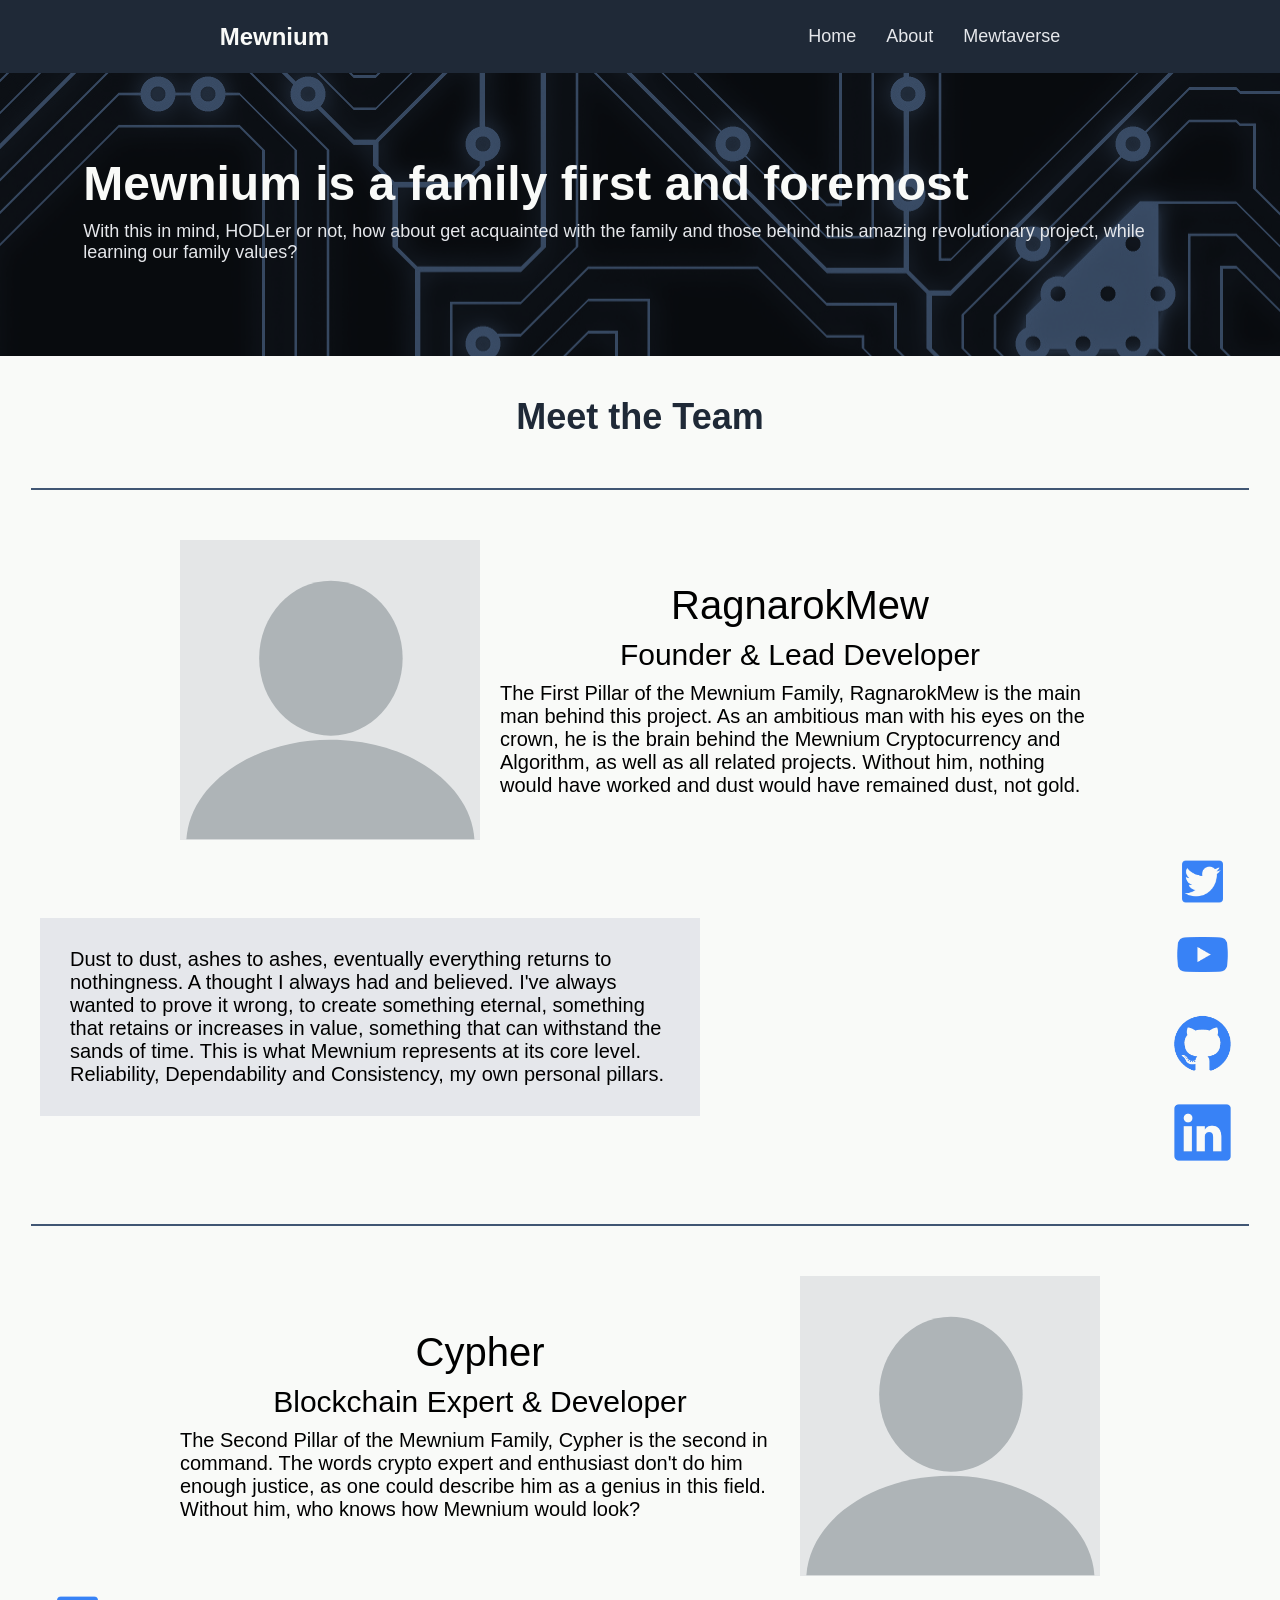
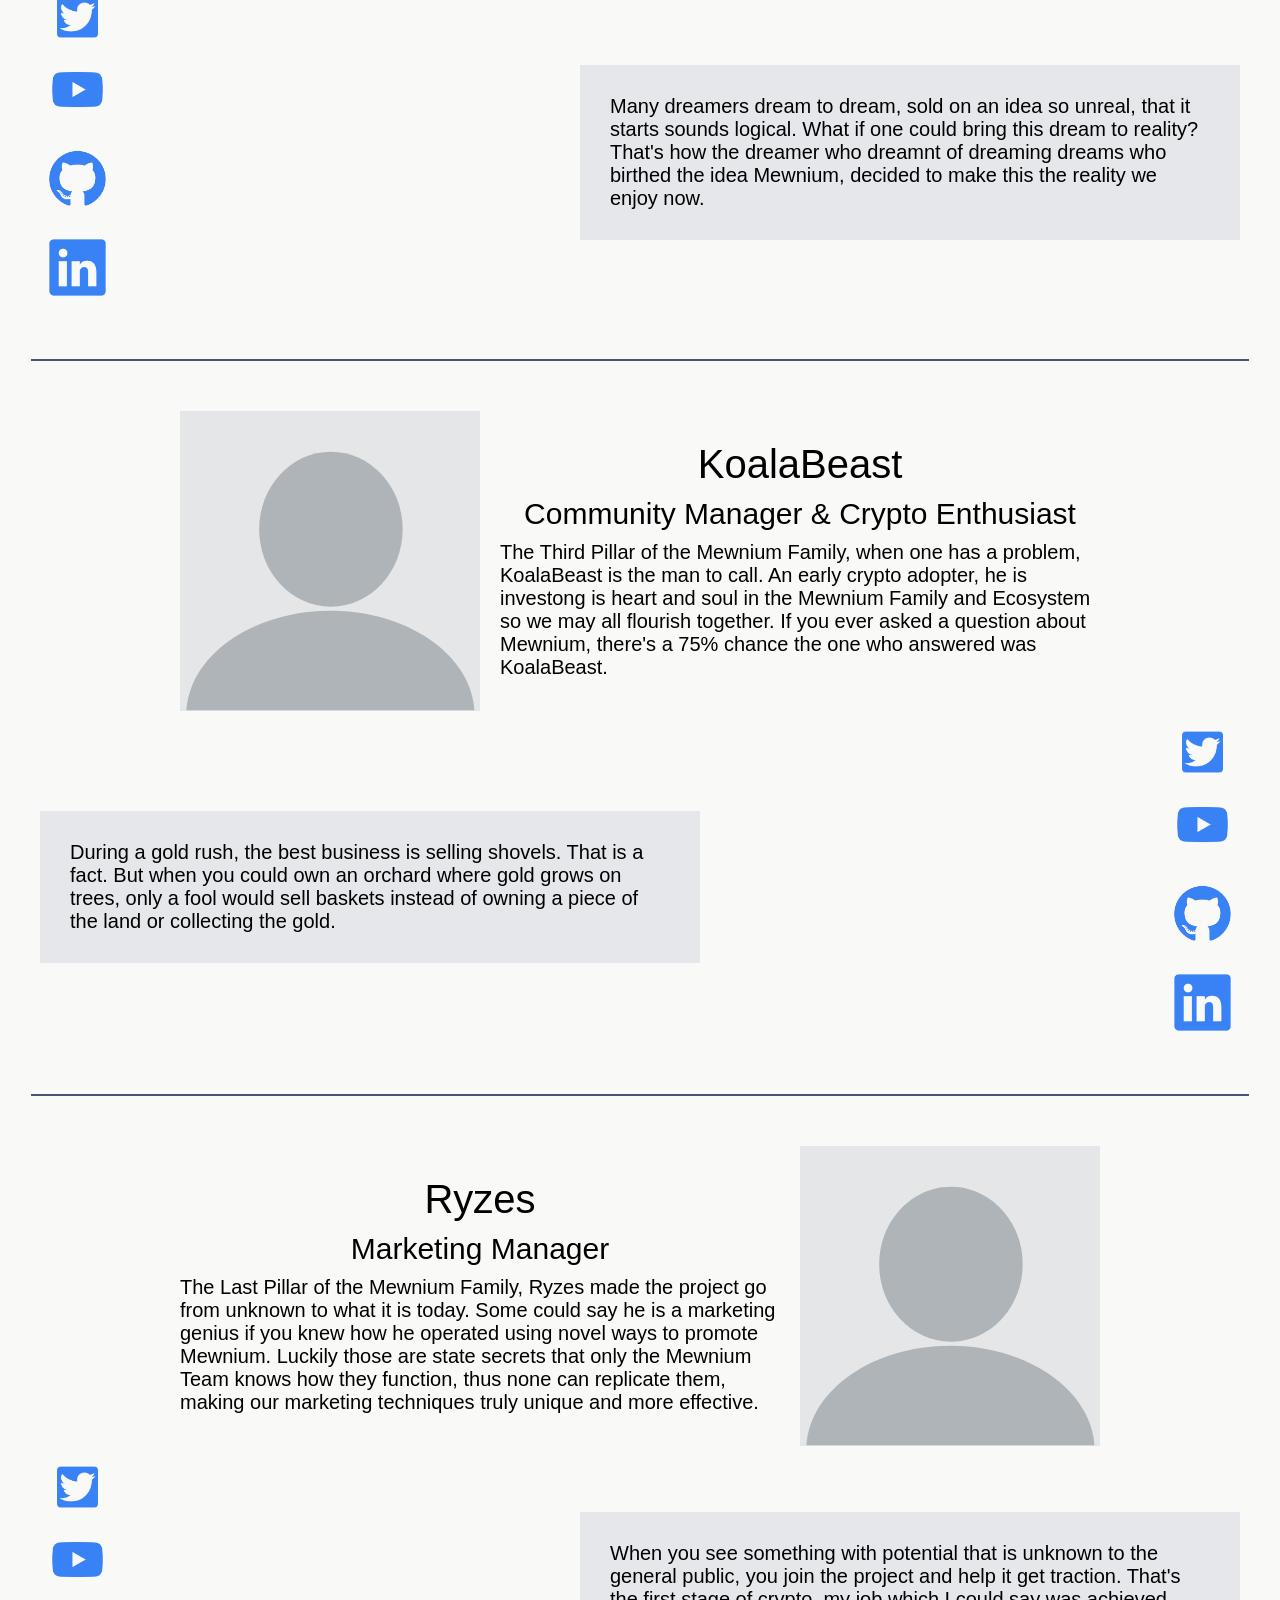
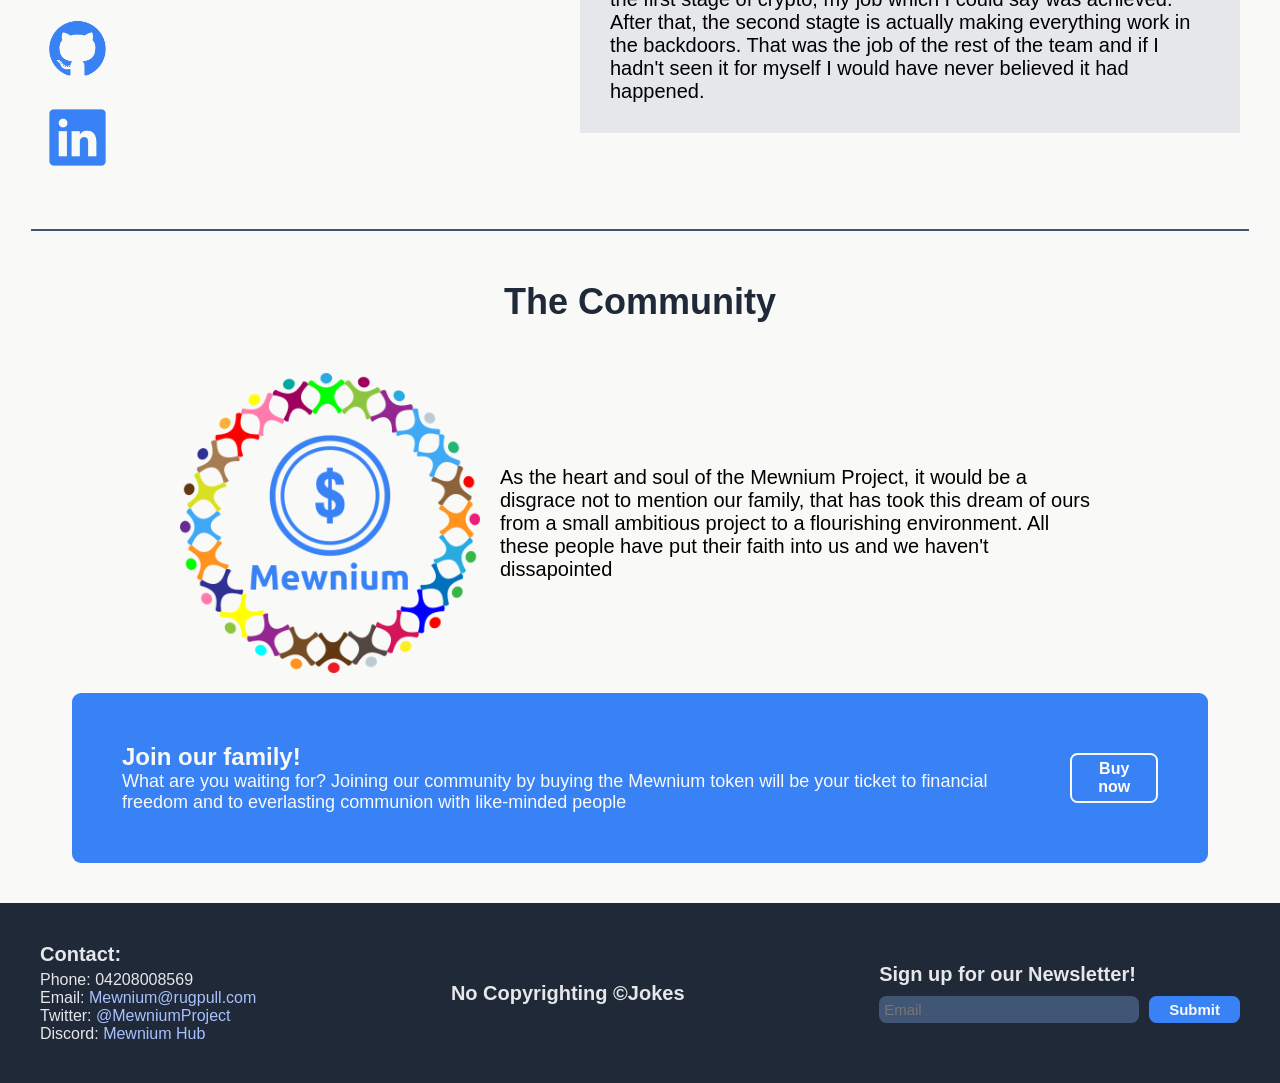
==== commit b69dd947: "Alignment improvements in Community & Team section" ====
--- a/about.html
+++ b/about.html
@@ -29,7 +29,7 @@
         <div class="bootleghr"></div>
         <div class="left team">
             <img src="Images/anon.svg" class="imgteam imgph">
-            <div class="columnc">
+            <div class="c columnc">
                 <div class="bigh text">RagnarokMew</div>
                 <div class="mediumh text">Founder & Lead Developer</div>
                 <div class="smallh small-600 text">The First Pillar of the Mewnium Family, RagnarokMew is the main man behind this project. As an ambitious man with his eyes on the crown, he is the brain behind the Mewnium Cryptocurrency and Algorithm, as well as all related projects. Without him, nothing would have worked and dust would have remained dust, not gold.</div>
@@ -46,7 +46,7 @@
         <div class="bootleghr"></div>
         <div class="right team">
             <img src="Images/anon.svg" class="imgteam imgph">
-            <div class="columnc">
+            <div class="c columnc">
                 <div class="bigh text">Cypher</div>
                 <div class="mediumh text">Blockchain Expert & Developer</div>
                 <div class="smallh small-600 text">The Second Pillar of the Mewnium Family, Cypher is the second in command. The words crypto expert and enthusiast don't do him enough justice, as one could describe him as a genius in this field. Without him, who knows how Mewnium would look?</div>
@@ -63,7 +63,7 @@
         <div class="bootleghr"></div>
         <div class="left team">
             <img src="Images/anon.svg" class="imgteam imgph">
-            <div class="columnc">
+            <div class="c columnc">
                 <div class="bigh text">KoalaBeast</div>
                 <div class="mediumh text">Community Manager & Crypto Enthusiast</div>
                 <div class="smallh small-600 text">The Third Pillar of the Mewnium Family, when one has a problem, KoalaBeast is the man to call. An early crypto adopter, he is investong is heart and soul in the Mewnium Family and Ecosystem so we may all flourish together. If you ever asked a question about Mewnium, there's a 75% chance the one who answered was KoalaBeast.</div>
@@ -80,7 +80,7 @@
         <div class="bootleghr"></div>
         <div class="right team">
             <img src="Images/anon.svg" class="imgteam imgph">
-            <div class="columnc">
+            <div class="c columnc">
                 <div class="bigh text">Ryzes</div>
                 <div class="mediumh text">Marketing Manager</div>
                 <div class="smallh small-600 text">The Last Pillar of the Mewnium Family, Ryzes made the project go from unknown to what it is today. Some could say he is a marketing genius if you knew how he operated using novel ways to promote Mewnium. Luckily those are state secrets that only the Mewnium Team knows how they function, thus none can replicate them, making our marketing techniques truly unique and more effective.</div>
--- a/stylesheet.css
+++ b/stylesheet.css
@@ -209,6 +209,7 @@
     padding: 50px;
     gap: 50px;
     border-radius: 9px;
+    margin: 0 2.5vw;
 }
 
 .cat .header1
@@ -334,8 +335,8 @@
 
 .imgteam
 {
-    min-width: 200px;
-    min-height: 200px;
+    width: 300px;
+    height: 300px;
 }
 
 .bigh
@@ -368,18 +369,17 @@
     flex-wrap: wrap;
     width: 100%;
     align-items: center;
+    justify-content: center;
 }
 
 .left
 {
     flex-direction: row;
-    justify-content: flex-start;
 }
 
 .right
 {
     flex-direction: row-reverse;
-    justify-content: flex-end;
 }
 
 .espace
@@ -407,4 +407,8 @@
 {
     max-width: 75px;
     max-height: 75px;
+}
+.c
+{
+    align-items: center;
 }
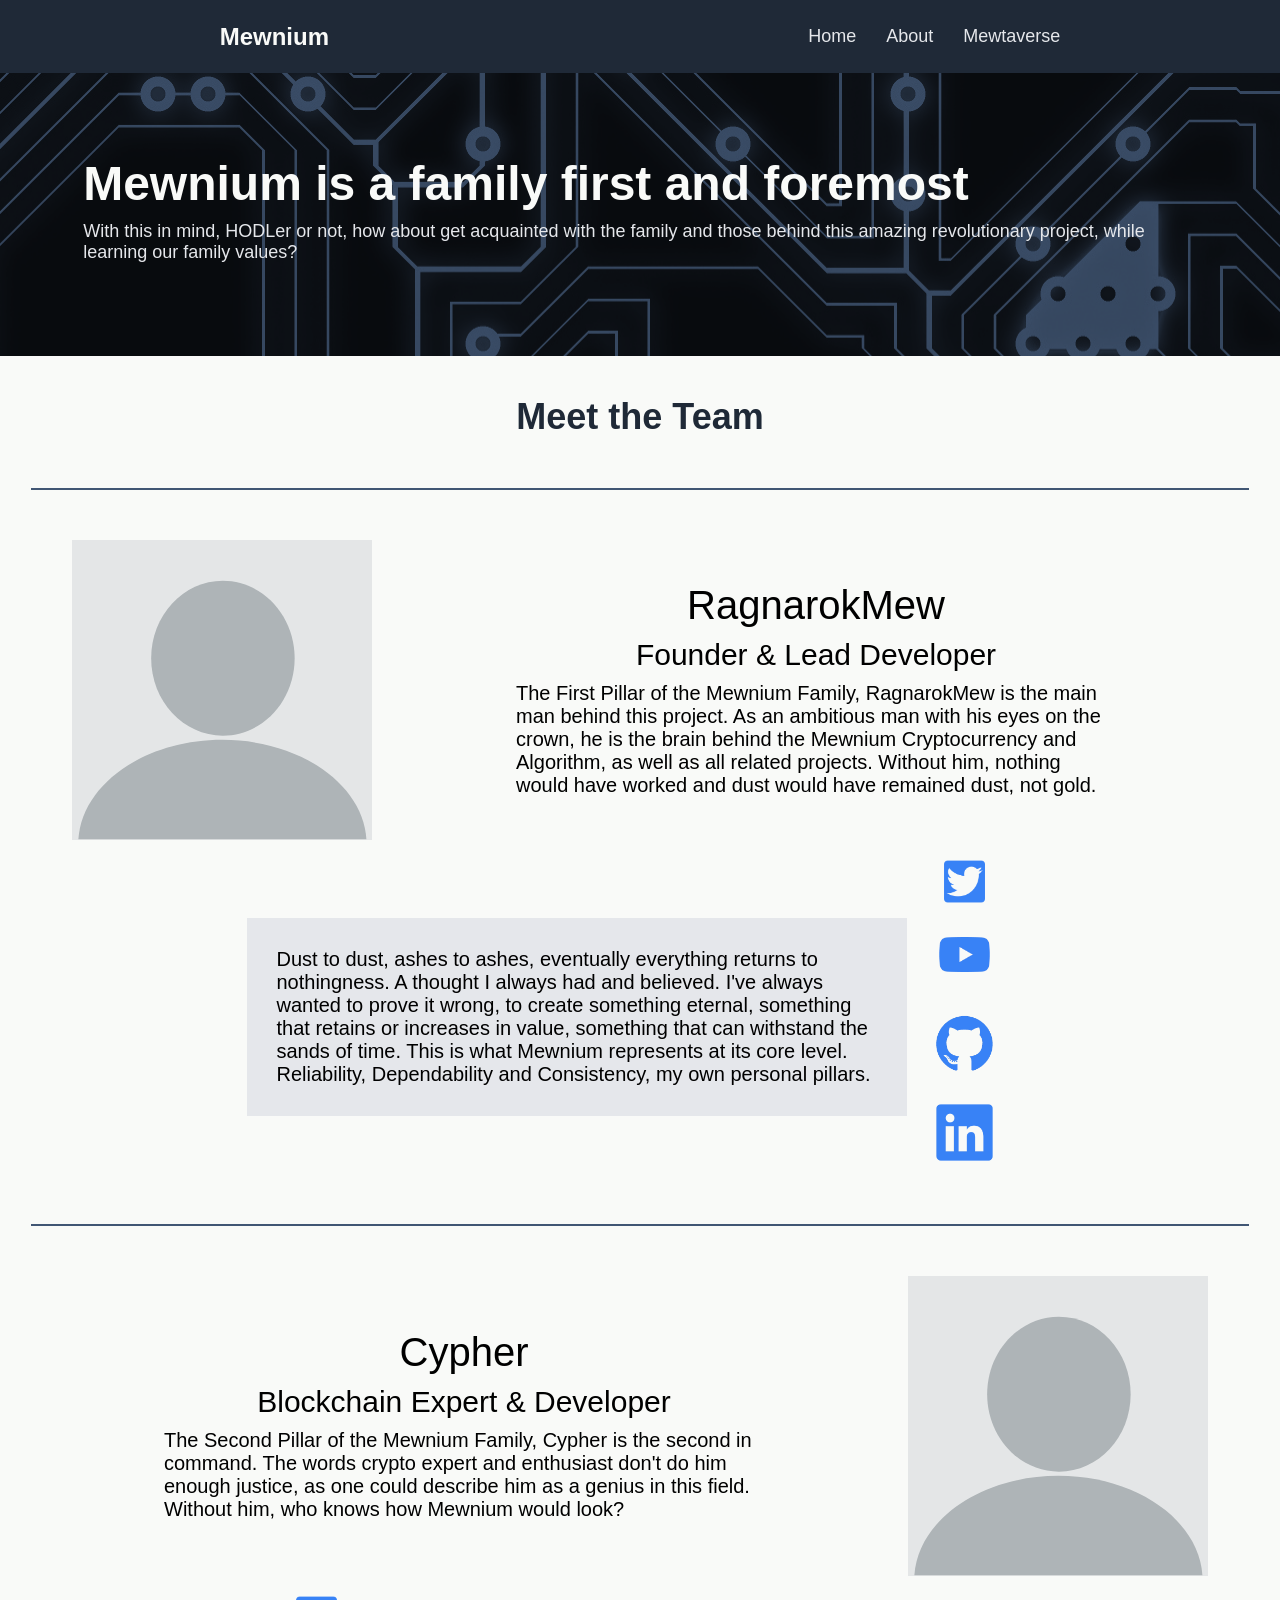
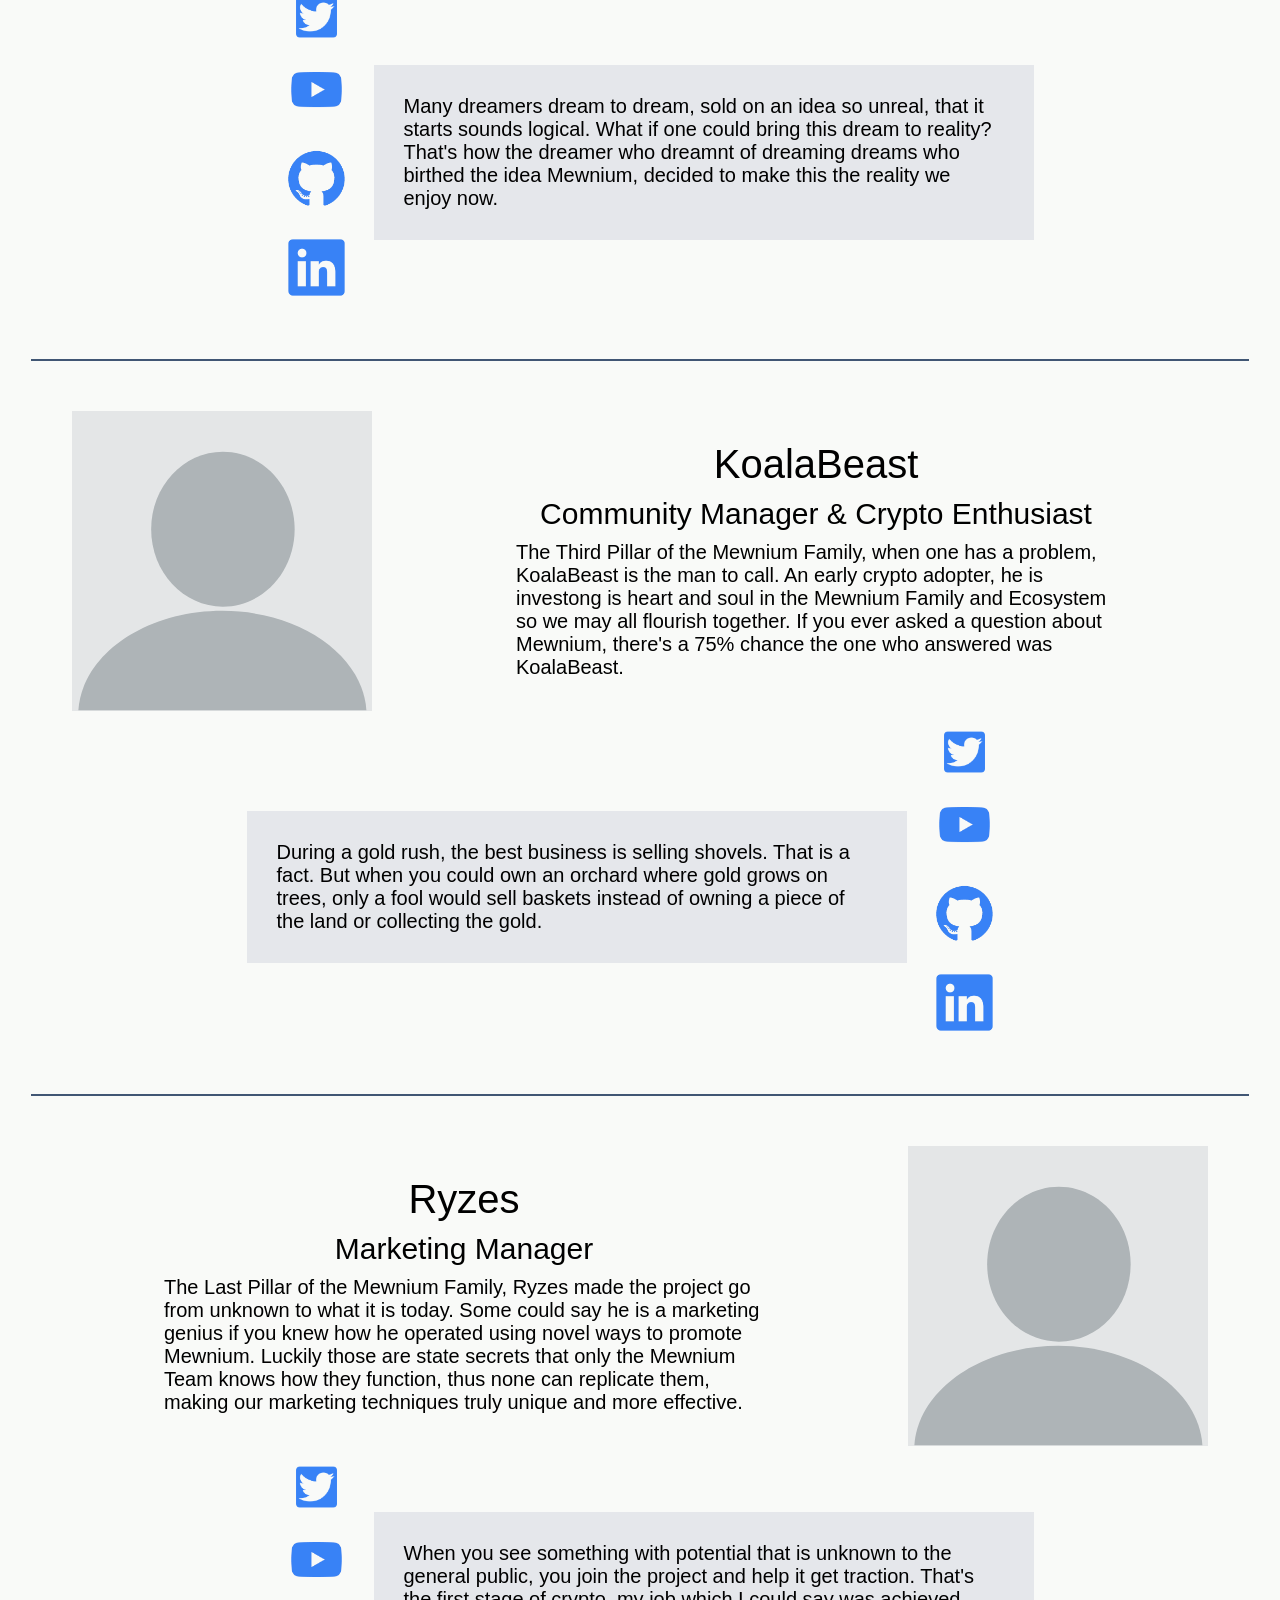
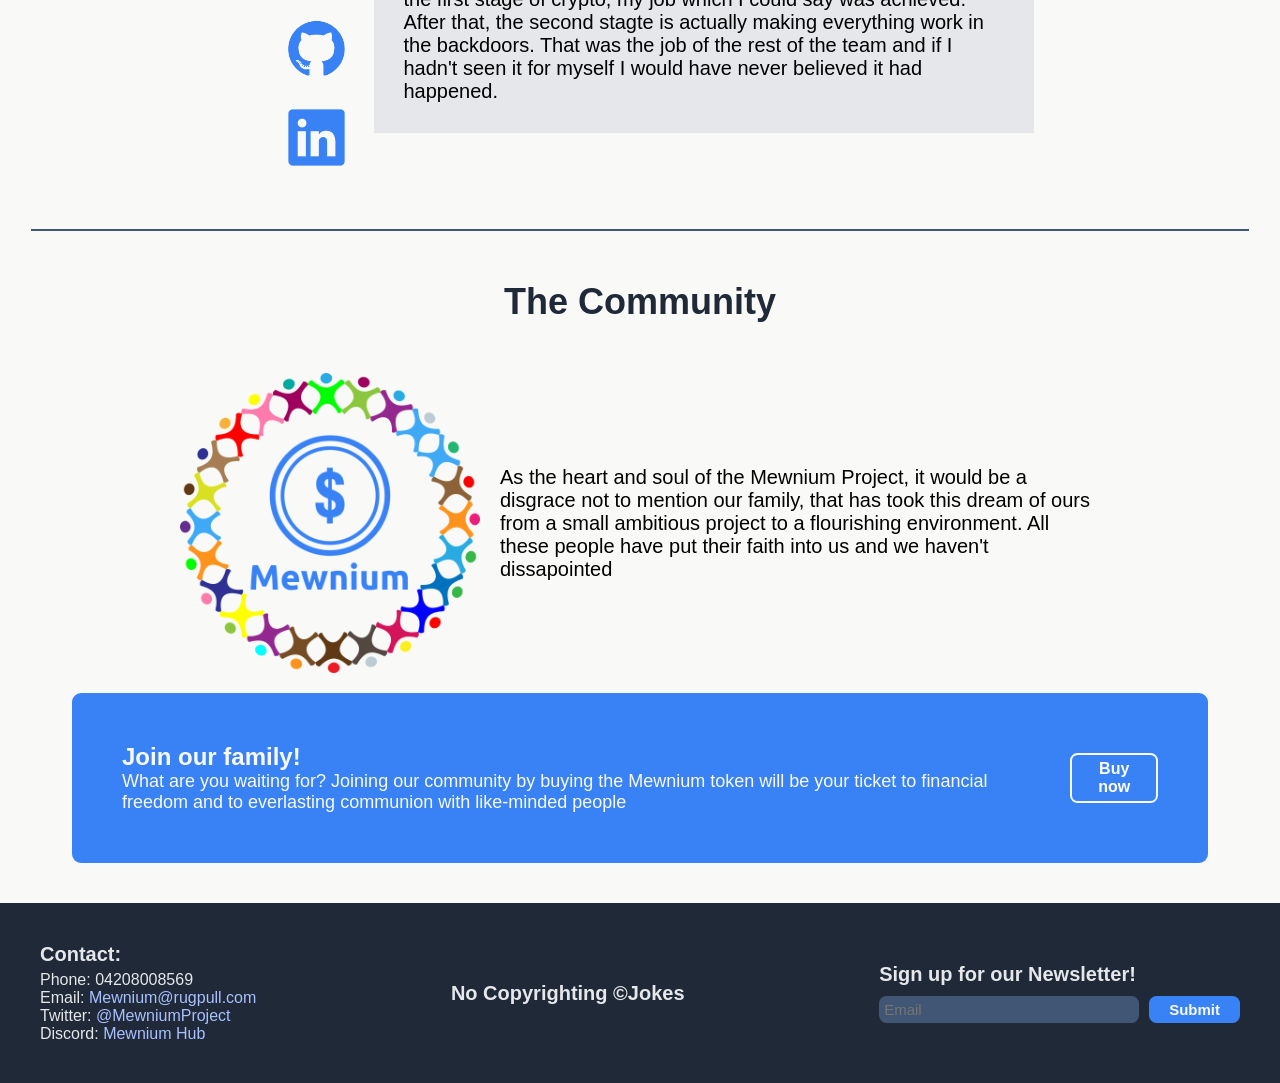
==== commit 88d7e398: "Improve alignment in About Team section" ====
--- a/about.html
+++ b/about.html
@@ -28,15 +28,14 @@
         <div class="header2">Meet the Team</div>
         <div class="bootleghr"></div>
         <div class="left team">
-            <img src="Images/anon.svg" class="imgteam imgph">
-            <div class="c columnc">
+            <img src="Images/anon.svg" class="lp imgteam imgph">
+            <div class="f1 c columnc">
                 <div class="bigh text">RagnarokMew</div>
                 <div class="mediumh text">Founder & Lead Developer</div>
                 <div class="smallh small-600 text">The First Pillar of the Mewnium Family, RagnarokMew is the main man behind this project. As an ambitious man with his eyes on the crown, he is the brain behind the Mewnium Cryptocurrency and Algorithm, as well as all related projects. Without him, nothing would have worked and dust would have remained dust, not gold.</div>
             </div>
-            <div class="pad30 small-600 smallh quote">Dust to dust, ashes to ashes, eventually everything returns to nothingness. A thought I always had and believed. I've always wanted to prove it wrong, to create something eternal, something that retains or increases in value, something that can withstand the sands of time. This is what Mewnium represents at its core level. Reliability, Dependability and Consistency, my own personal pillars.</div>
-            <div class="espace"></div>
-            <div class="columnc">
+            <div class="f1 pad30 small-600 smallh quote">Dust to dust, ashes to ashes, eventually everything returns to nothingness. A thought I always had and believed. I've always wanted to prove it wrong, to create something eternal, something that retains or increases in value, something that can withstand the sands of time. This is what Mewnium represents at its core level. Reliability, Dependability and Consistency, my own personal pillars.</div>
+            <div class="rp columnc">
                 <a href="https://twitter.com/"><img alt="Twitter" src="Images/Twitter.png"></a>
                 <a href="https://www.youtube.com/"><img alt="Youtube" src="Images/Youtube.png"></a>
                 <a href="https://github.com/RagnarokMew"><img alt="Github" src="Images/GitHub.png"></a>
@@ -45,15 +44,14 @@
         </div>
         <div class="bootleghr"></div>
         <div class="right team">
-            <img src="Images/anon.svg" class="imgteam imgph">
-            <div class="c columnc">
+            <img src="Images/anon.svg" class="rp imgteam imgph">
+            <div class="f1 c columnc">
                 <div class="bigh text">Cypher</div>
                 <div class="mediumh text">Blockchain Expert & Developer</div>
                 <div class="smallh small-600 text">The Second Pillar of the Mewnium Family, Cypher is the second in command. The words crypto expert and enthusiast don't do him enough justice, as one could describe him as a genius in this field. Without him, who knows how Mewnium would look?</div>
             </div>
-            <div class="pad30 small-600 smallh quote">Many dreamers dream to dream, sold on an idea so unreal, that it starts sounds logical. What if one could bring this dream to reality? That's how the dreamer who dreamnt of dreaming dreams who birthed the idea Mewnium, decided to make this the reality we enjoy now.</div>
-            <div class="espace"></div>
-            <div class="columnc">
+            <div class="f1 pad30 small-600 smallh quote">Many dreamers dream to dream, sold on an idea so unreal, that it starts sounds logical. What if one could bring this dream to reality? That's how the dreamer who dreamnt of dreaming dreams who birthed the idea Mewnium, decided to make this the reality we enjoy now.</div>
+            <div class="lp columnc">
                 <a href="https://twitter.com/"><img alt="Twitter" src="Images/Twitter.png"></a>
                 <a href="https://www.youtube.com/"><img alt="Youtube" src="Images/Youtube.png"></a>
                 <a href="https://github.com/"><img alt="Github" src="Images/GitHub.png"></a>
@@ -62,15 +60,14 @@
         </div>
         <div class="bootleghr"></div>
         <div class="left team">
-            <img src="Images/anon.svg" class="imgteam imgph">
-            <div class="c columnc">
+            <img src="Images/anon.svg" class="lp imgteam imgph">
+            <div class="f1 c columnc">
                 <div class="bigh text">KoalaBeast</div>
                 <div class="mediumh text">Community Manager & Crypto Enthusiast</div>
                 <div class="smallh small-600 text">The Third Pillar of the Mewnium Family, when one has a problem, KoalaBeast is the man to call. An early crypto adopter, he is investong is heart and soul in the Mewnium Family and Ecosystem so we may all flourish together. If you ever asked a question about Mewnium, there's a 75% chance the one who answered was KoalaBeast.</div>
             </div>
-            <div class="pad30 small-600 smallh quote">During a gold rush, the best business is selling shovels. That is a fact. But when you could own an orchard where gold grows on trees, only a fool would sell baskets instead of owning a piece of the land or collecting the gold.</div>
-            <div class="espace"></div>
-            <div class="columnc">
+            <div class="f1 pad30 small-600 smallh quote">During a gold rush, the best business is selling shovels. That is a fact. But when you could own an orchard where gold grows on trees, only a fool would sell baskets instead of owning a piece of the land or collecting the gold.</div>
+            <div class="rp columnc">
                 <a href="https://twitter.com/"><img alt="Twitter" src="Images/Twitter.png"></a>
                 <a href="https://www.youtube.com/"><img alt="Youtube" src="Images/Youtube.png"></a>
                 <a href="https://github.com/"><img alt="Github" src="Images/GitHub.png"></a>
@@ -79,15 +76,14 @@
         </div>
         <div class="bootleghr"></div>
         <div class="right team">
-            <img src="Images/anon.svg" class="imgteam imgph">
-            <div class="c columnc">
+            <img src="Images/anon.svg" class="rp imgteam imgph">
+            <div class="f1 c columnc">
                 <div class="bigh text">Ryzes</div>
                 <div class="mediumh text">Marketing Manager</div>
                 <div class="smallh small-600 text">The Last Pillar of the Mewnium Family, Ryzes made the project go from unknown to what it is today. Some could say he is a marketing genius if you knew how he operated using novel ways to promote Mewnium. Luckily those are state secrets that only the Mewnium Team knows how they function, thus none can replicate them, making our marketing techniques truly unique and more effective.</div>
             </div>
-            <div class="pad30 small-600 smallh quote">When you see something with potential that is unknown to the general public, you join the project and help it get traction. That's the first stage of crypto, my job which I could say was achieved. After that, the second stagte is actually making everything work in the backdoors. That was the job of the rest of the team and if I hadn't seen it for myself I would have never believed it had happened.</div>
-            <div class="espace"></div>
-            <div class="columnc">
+            <div class="f1 pad30 small-600 smallh quote">When you see something with potential that is unknown to the general public, you join the project and help it get traction. That's the first stage of crypto, my job which I could say was achieved. After that, the second stagte is actually making everything work in the backdoors. That was the job of the rest of the team and if I hadn't seen it for myself I would have never believed it had happened.</div>
+            <div class="lp columnc">
                 <a href="https://twitter.com/"><img alt="Twitter" src="Images/Twitter.png"></a>
                 <a href="https://www.youtube.com/"><img alt="Youtube" src="Images/Youtube.png"></a>
                 <a href="https://github.com/"><img alt="Github" src="Images/GitHub.png"></a>
@@ -99,7 +95,7 @@
         <div class="team">
             <img src="Images/Community.png" class="imgteam imgph">
             <div class="smallh small-600 text">As the heart and soul of the Mewnium Project, it would be a disgrace not to mention our family, that has took this dream of ours from a small ambitious project to a flourishing environment. All these people have put their faith into us and we haven't dissapointed</div>
-            <div class="espace cat">
+            <div class="cat">
                 <div class="container">
                     <div class="header1">Join our family!</div>
                     <div class="text">What are you waiting for? Joining our community by buying the Mewnium token will be your ticket to financial freedom and to everlasting communion with like-minded people</div>
--- a/stylesheet.css
+++ b/stylesheet.css
@@ -359,7 +359,6 @@
     display: flex;
     flex-flow: column wrap;
     gap: 10px;
-    flex-shrink: 1;
 }
 
 .team
@@ -384,7 +383,12 @@
 
 .espace
 {
-    flex: 1;
+    flex: 0.1 1 auto;
+}
+
+.f1
+{
+    flex-grow: 1;
 }
 
 .bgap
@@ -411,4 +415,12 @@
 .c
 {
     align-items: center;
+}
+.rp
+{
+    padding-right: 2.5vw;
+}
+.lp
+{
+    padding-left: 2.5vw;
 }
